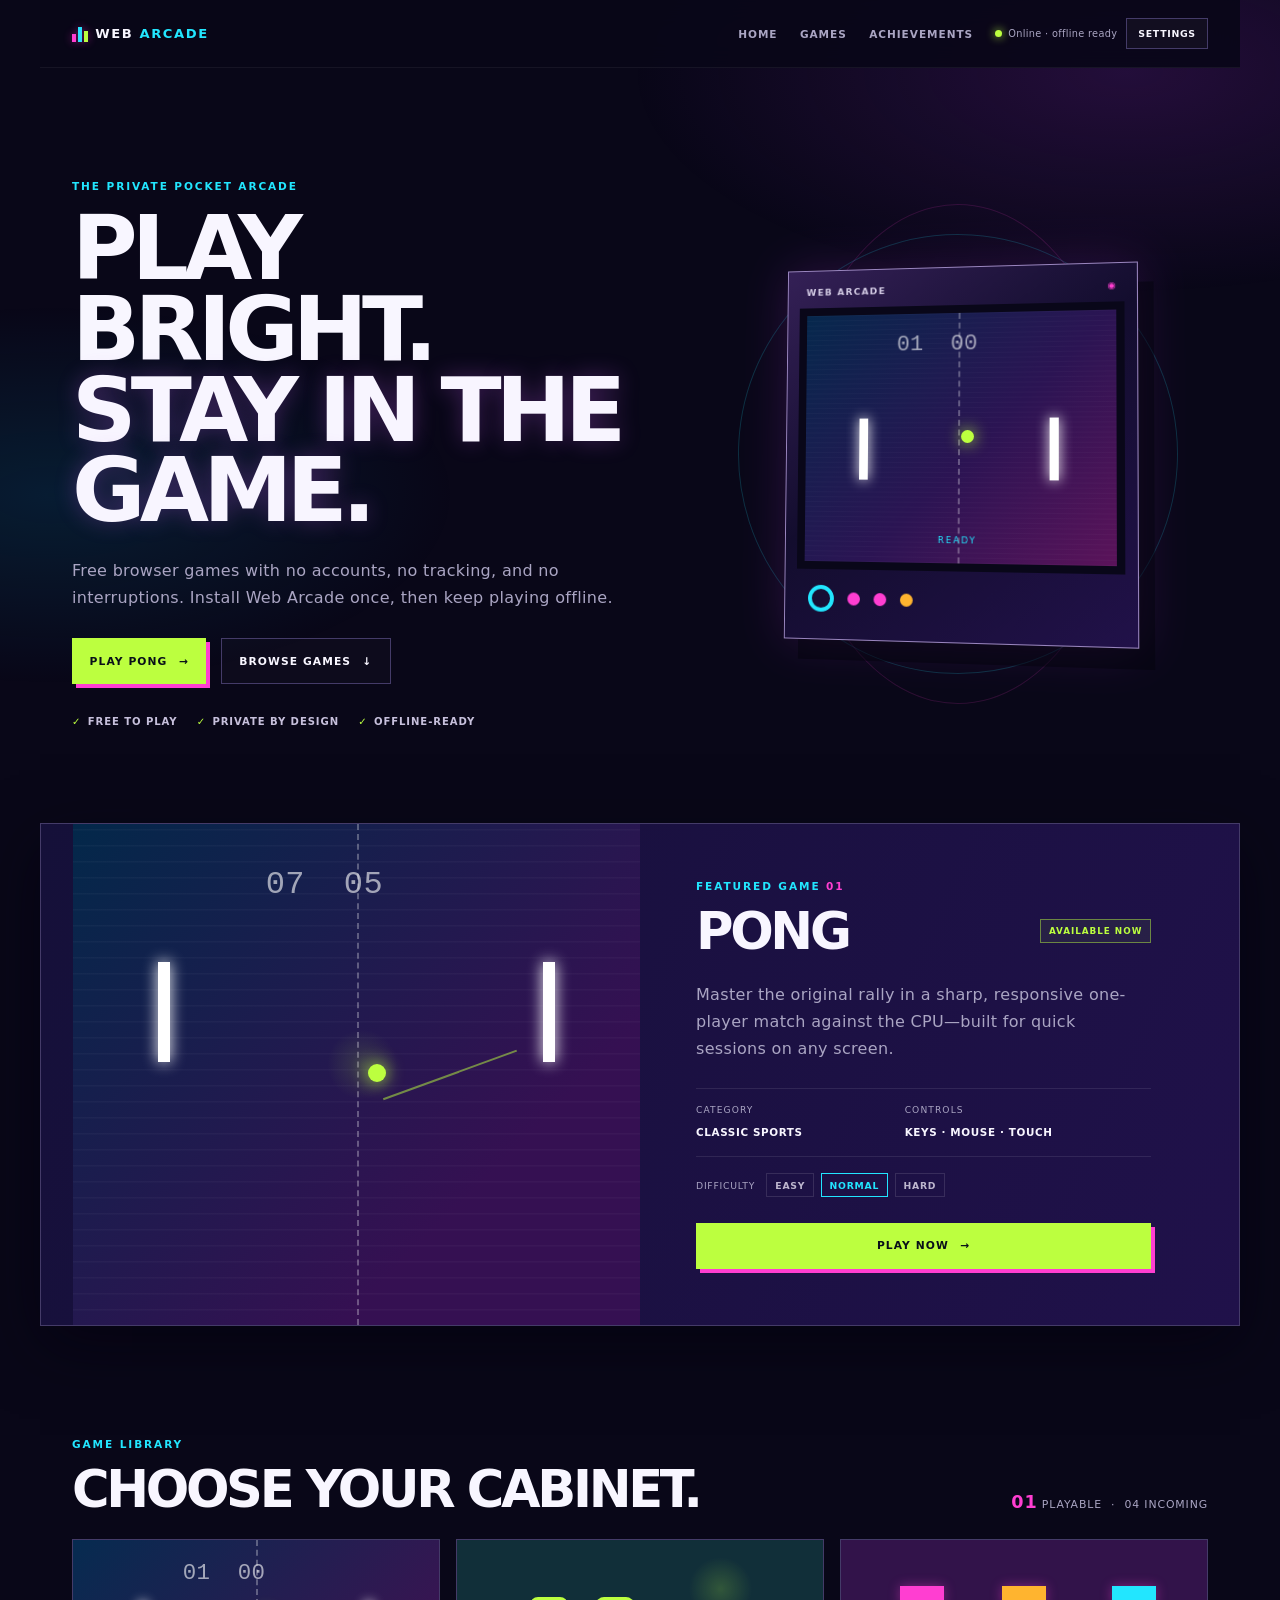
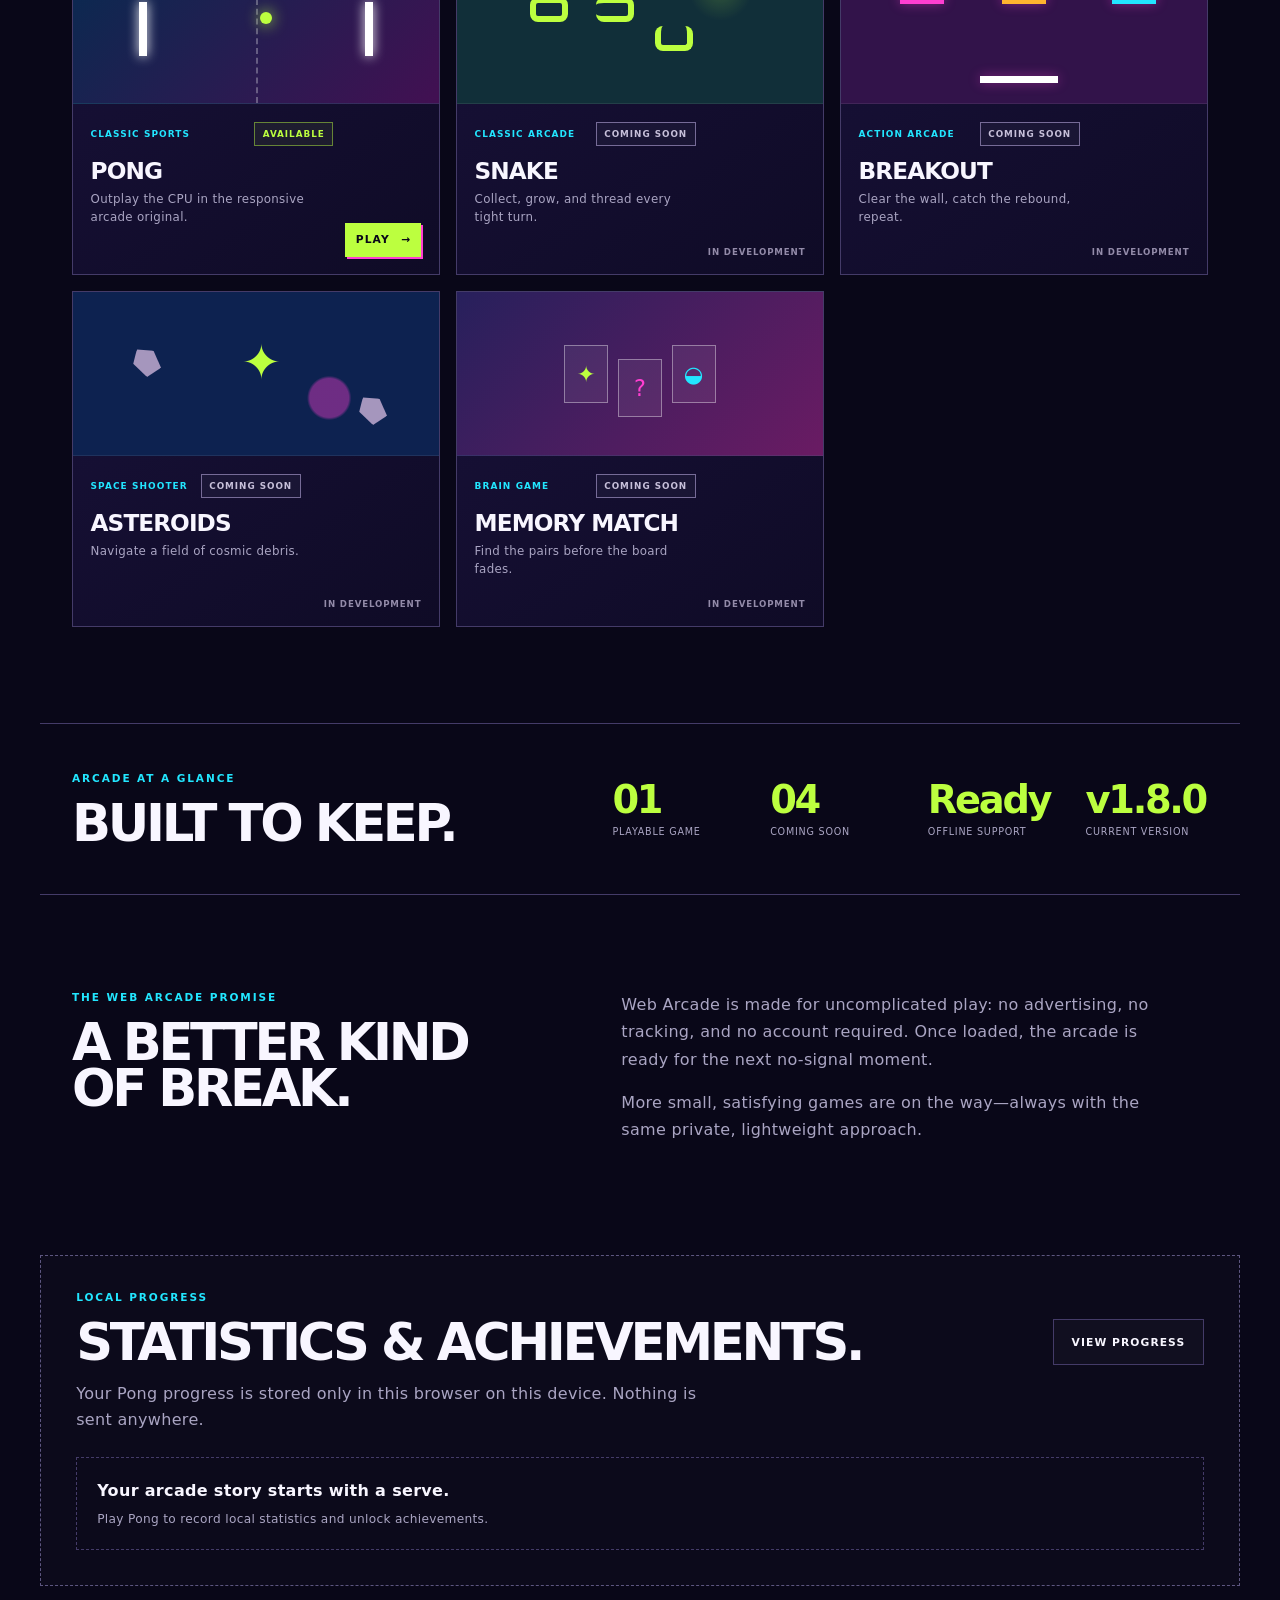
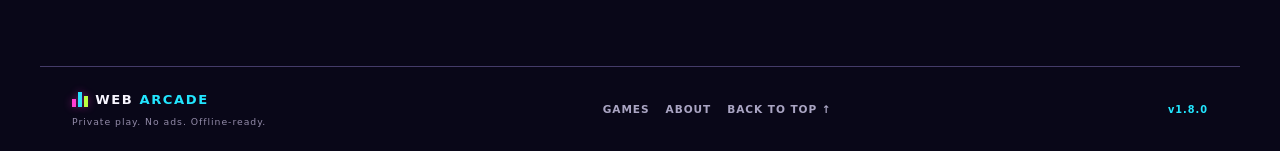
==== index.html @ ca8e4d58 "Fix mobile Pong arcade navigation" ====
<!doctype html>
<html lang="en">
<head>
  <meta charset="utf-8"><meta name="viewport" content="width=device-width, initial-scale=1, viewport-fit=cover"><meta name="theme-color" content="#090718"><meta name="apple-mobile-web-app-capable" content="yes"><meta name="apple-mobile-web-app-status-bar-style" content="black-translucent"><meta name="apple-mobile-web-app-title" content="Web Arcade">
  <meta name="description" content="Web Arcade is a free, private collection of browser games that works offline.">
  <script>try{var s=JSON.parse(localStorage.getItem('webArcade.settings')||'{}');document.documentElement.dataset.theme=s.theme||'arcade-dark'}catch(e){}</script><link rel="manifest" href="manifest.webmanifest"><link rel="icon" href="icons/icon.svg"><link rel="stylesheet" href="shared/arcade.css"><link rel="stylesheet" href="styles.css"><title>Web Arcade · Play anywhere</title>
</head>
<body id="top">
  <div class="sr-status" data-announcements role="status" aria-live="polite" aria-atomic="true"></div>
  <a class="skip-link" href="#games">Skip to game library</a><div class="page-glow" aria-hidden="true"></div>
  <header class="site-header">
    <a class="brand" href="./" aria-label="Web Arcade home"><span class="brand-mark" aria-hidden="true"><i></i><i></i><i></i></span><span>WEB <strong>ARCADE</strong></span></a>
    <nav class="site-nav" aria-label="Primary navigation"><a href="#top">Home</a><a href="#games">Games</a><a href="#achievements">Achievements</a></nav>
    <div class="header-tools"><span class="network-status" data-network-status role="status"><i></i><span>Checking connection…</span></span><button class="settings-button" type="button" data-settings aria-haspopup="dialog">Settings</button><button class="install-button" data-install-app type="button" hidden>Install app</button></div>
  </header>
  <main>
    <section class="hero section-shell" aria-labelledby="hero-title">
      <div class="hero-copy-block reveal"><p class="eyebrow">THE PRIVATE POCKET ARCADE</p><h1 id="hero-title">PLAY BRIGHT.<br><span>STAY IN THE GAME.</span></h1><p>Free browser games with no accounts, no tracking, and no interruptions. Install Web Arcade once, then keep playing offline.</p><div class="hero-actions"><a class="primary-button" href="games/pong/">Play Pong <span aria-hidden="true">→</span></a><a class="secondary-button" href="#games">Browse games <span aria-hidden="true">↓</span></a></div><ul class="hero-promises" aria-label="Web Arcade benefits"><li>Free to play</li><li>Private by design</li><li>Offline-ready</li></ul></div>
      <div class="hero-art" aria-hidden="true"><div class="arcade-orbit orbit-one"></div><div class="arcade-orbit orbit-two"></div><div class="hero-cabinet"><div class="cabinet-top">WEB ARCADE <span>◉</span></div><div class="cabinet-screen"><span class="cabinet-score">01&nbsp;&nbsp;00</span><i class="cabinet-paddle paddle-one"></i><b></b><i class="cabinet-paddle paddle-two"></i><em>READY</em></div><div class="cabinet-controls"><span></span><i></i><i></i><b></b></div></div></div>
    </section>
    <section class="featured section-shell reveal" aria-labelledby="featured-title">
      <div class="featured-art" aria-hidden="true"><span class="court-line"></span><span class="featured-paddle left"></span><span class="featured-ball"></span><span class="featured-paddle right"></span><span class="featured-score">07&nbsp;&nbsp;05</span><span class="speed-lines"></span></div>
      <div class="featured-content"><p class="eyebrow">FEATURED GAME <span>01</span></p><div class="featured-title"><h2 id="featured-title">Pong</h2><span class="status available">Available now</span></div><p>Master the original rally in a sharp, responsive one-player match against the CPU—built for quick sessions on any screen.</p><div class="feature-details"><div><small>Category</small><strong>Classic sports</strong></div><div><small>Controls</small><strong>Keys · mouse · touch</strong></div></div><div class="difficulty-row" aria-label="Pong difficulty options"><span>Difficulty</span><b>Easy</b><b class="selected">Normal</b><b>Hard</b></div><a class="primary-button" href="games/pong/">Play now <span aria-hidden="true">→</span></a></div>
    </section>
    <section class="games-section section-shell" id="games" aria-labelledby="games-title"><div class="section-heading reveal"><div><p class="eyebrow">GAME LIBRARY</p><h2 id="games-title">Choose your cabinet.</h2></div><p class="library-count"><strong>01</strong> playable <span>·</span> 04 incoming</p></div>
      <div class="game-grid">
        <article class="game-card playable reveal"><div class="card-art pong-art" aria-hidden="true"><span class="paddle left"></span><span class="ball"></span><span class="paddle right"></span><span class="score">01&nbsp;&nbsp;00</span></div><div class="card-content"><div><div class="card-topline"><p class="tag">CLASSIC SPORTS</p><span class="status available">Available</span></div><h3>Pong</h3><p>Outplay the CPU in the responsive arcade original.</p></div><a class="play-link" href="games/pong/" aria-label="Play Pong">Play <span aria-hidden="true">→</span></a></div></article>
        <article class="game-card coming snake reveal" aria-label="Snake, coming soon"><div class="card-art snake-art" aria-hidden="true"><span></span><i></i><b></b></div><div class="card-content"><div><div class="card-topline"><p class="tag">CLASSIC ARCADE</p><span class="status soon">Coming soon</span></div><h3>Snake</h3><p>Collect, grow, and thread every tight turn.</p></div><span class="locked">In development</span></div></article>
        <article class="game-card coming breakout reveal" aria-label="Breakout, coming soon"><div class="card-art breakout-art" aria-hidden="true"><span></span><i></i><b></b><em></em></div><div class="card-content"><div><div class="card-topline"><p class="tag">ACTION ARCADE</p><span class="status soon">Coming soon</span></div><h3>Breakout</h3><p>Clear the wall, catch the rebound, repeat.</p></div><span class="locked">In development</span></div></article>
        <article class="game-card coming asteroids reveal" aria-label="Asteroids, coming soon"><div class="card-art asteroids-art" aria-hidden="true"><span>✦</span><i></i><b></b></div><div class="card-content"><div><div class="card-topline"><p class="tag">SPACE SHOOTER</p><span class="status soon">Coming soon</span></div><h3>Asteroids</h3><p>Navigate a field of cosmic debris.</p></div><span class="locked">In development</span></div></article>
        <article class="game-card coming memory reveal" aria-label="Memory Match, coming soon"><div class="card-art memory-art" aria-hidden="true"><span>✦</span><i>?</i><b>◒</b></div><div class="card-content"><div><div class="card-topline"><p class="tag">BRAIN GAME</p><span class="status soon">Coming soon</span></div><h3>Memory Match</h3><p>Find the pairs before the board fades.</p></div><span class="locked">In development</span></div></article>
      </div>
    </section>
    <section class="stats section-shell reveal" aria-labelledby="stats-title"><div><p class="eyebrow">ARCADE AT A GLANCE</p><h2 id="stats-title">Built to keep.</h2></div><dl><div><dt>01</dt><dd>Playable game</dd></div><div><dt>04</dt><dd>Coming soon</dd></div><div><dt>Ready</dt><dd>Offline support</dd></div><div><dt data-version>v1.8.0</dt><dd>Current version</dd></div></dl></section>
    <section class="about section-shell reveal" id="about" aria-labelledby="about-title"><div><p class="eyebrow">THE WEB ARCADE PROMISE</p><h2 id="about-title">A better kind of break.</h2></div><div class="about-copy"><p>Web Arcade is made for uncomplicated play: no advertising, no tracking, and no account required. Once loaded, the arcade is ready for the next no-signal moment.</p><p>More small, satisfying games are on the way—always with the same private, lightweight approach.</p></div></section>
    <section class="achievements section-shell reveal" id="achievements" aria-labelledby="achievements-title"><div class="achievement-heading"><div><p class="eyebrow">LOCAL PROGRESS</p><h2 id="achievements-title">Statistics &amp; achievements.</h2></div><button class="secondary-button" type="button" data-achievements-open aria-haspopup="dialog">View progress</button></div><p class="achievement-intro">Your Pong progress is stored only in this browser on this device. Nothing is sent anywhere.</p><div id="achievement-preview" class="achievement-preview" aria-live="polite"></div></section>
  </main>
  <footer class="site-footer"><div><a class="brand" href="#top" aria-label="Back to top"><span class="brand-mark" aria-hidden="true"><i></i><i></i><i></i></span><span>WEB <strong>ARCADE</strong></span></a><p>Private play. No ads. Offline-ready.</p></div><nav aria-label="Footer navigation"><a href="#games">Games</a><a href="#about">About</a><a href="#top">Back to top ↑</a></nav><span data-version>v1.8.0</span></footer>
  <script src="shared/arcade.js"></script><script src="shared/stats.js"></script><script src="shared/achievements.js"></script><script src="app.js"></script>
</body></html>
---- shared/arcade.css ----
:root{--arcade-bg:#090718;--arcade-panel:#151033;--arcade-text:#f8f6ff;--arcade-muted:#aaa5c3;--arcade-line:#443b68;--arcade-cyan:#22e6ff;--arcade-pink:#ff3ed1;--arcade-lime:#bcff3f;--arcade-orange:#ffb42f}html[data-theme="midnight"]{--arcade-bg:#030712;--arcade-panel:#0b1730;--arcade-text:#eff6ff;--arcade-muted:#aab8d2;--arcade-line:#34506f;--arcade-cyan:#6ee7ff;--arcade-pink:#9d7bff;--arcade-lime:#78f0bd;--arcade-orange:#fbbf24}html[data-theme="high-contrast"]{--arcade-bg:#000;--arcade-panel:#090909;--arcade-text:#fff;--arcade-muted:#e4e4e4;--arcade-line:#fff;--arcade-cyan:#00e5ff;--arcade-pink:#ff4dde;--arcade-lime:#d7ff00;--arcade-orange:#ffbf00}*{box-sizing:border-box}html{scroll-behavior:smooth}body{min-width:320px;margin:0;color:var(--arcade-text);background:var(--arcade-bg);font-family:Inter,ui-sans-serif,system-ui,-apple-system,BlinkMacSystemFont,"Segoe UI",sans-serif;letter-spacing:.02em}button,input,select{font:inherit}a:focus-visible,button:focus-visible,input:focus-visible,select:focus-visible{outline:3px solid var(--arcade-lime);outline-offset:4px}.skip-link{position:absolute;left:1rem;top:-4rem;background:#fff;color:#000;padding:.75rem;font-weight:bold;z-index:20}.skip-link:focus{top:1rem}.site-header{position:sticky;top:0;z-index:20;max-width:1200px;margin:auto;padding:1.15rem 2rem;display:flex;align-items:center;gap:1.35rem;border-bottom:1px solid #ffffff0e;background:color-mix(in srgb,var(--arcade-bg) 92%,transparent);backdrop-filter:blur(12px)}.brand{display:inline-flex;align-items:center;gap:.45rem;color:var(--arcade-text);text-decoration:none;font-weight:850;letter-spacing:.12em;font-size:.82rem;white-space:nowrap}.brand strong{color:var(--arcade-cyan)}.brand-mark{display:flex;align-items:end;gap:2px;height:16px}.brand-mark i{display:block;width:4px;background:var(--arcade-pink);box-shadow:0 0 9px #ff3ed177}.brand-mark i:nth-child(1){height:8px}.brand-mark i:nth-child(2){height:15px;background:var(--arcade-cyan)}.brand-mark i:nth-child(3){height:11px;background:var(--arcade-lime)}.site-nav{display:flex;gap:1.4rem;margin-left:auto}.site-nav a,.site-footer nav a{color:var(--arcade-muted);text-decoration:none;font-size:.66rem;font-weight:800;letter-spacing:.09em;text-transform:uppercase}.site-nav a:hover,.site-nav a:focus-visible,.site-footer nav a:hover,.site-footer nav a:focus-visible,.back-link:hover,.back-link:focus-visible{color:var(--arcade-cyan)}.header-tools{display:flex;align-items:center;gap:.55rem}.network-status{display:flex;align-items:center;gap:.4rem;color:var(--arcade-muted);font-size:.61rem;white-space:nowrap}.network-status i{width:.45rem;height:.45rem;border-radius:50%;background:var(--arcade-lime);box-shadow:0 0 10px var(--arcade-lime)}.network-status.is-offline i{background:var(--arcade-orange);box-shadow:0 0 10px var(--arcade-orange)}.install-button,.sound-toggle,.settings-button{border:1px solid var(--arcade-line);background:#ffffff08;color:var(--arcade-text);padding:.55rem .7rem;font-size:.59rem;cursor:pointer;text-transform:uppercase;font-weight:800;letter-spacing:.07em}.install-button:hover,.sound-toggle:hover,.settings-button:hover{border-color:var(--arcade-cyan);color:var(--arcade-cyan)}.back-link{color:var(--arcade-muted);text-decoration:none;font-size:.72rem;font-weight:bold;letter-spacing:.08em}.site-footer{max-width:1200px;margin:auto;border-top:1px solid var(--arcade-line);padding:1.5rem 2rem;display:flex;align-items:center;justify-content:space-between;gap:1rem;color:#938ba9;font-size:.61rem;letter-spacing:.1em}.site-footer p{margin:.45rem 0 0;font-size:.58rem}.site-footer nav{display:flex;gap:1rem}.site-footer>[data-version]{color:var(--arcade-cyan);font-weight:800}.modal-open{overflow:hidden}.settings-modal{position:fixed;z-index:100;inset:0;display:grid;place-items:center;padding:1rem;background:#000b}.settings-modal[hidden]{display:none}.settings-dialog{width:min(690px,100%);max-height:min(760px,calc(100vh - 2rem));overflow:auto;background:var(--arcade-panel);border:1px solid var(--arcade-line);box-shadow:0 24px 80px #000}.settings-dialog>header{display:flex;justify-content:space-between;align-items:flex-start;padding:1.4rem 1.5rem;border-bottom:1px solid var(--arcade-line)}.settings-kicker{color:var(--arcade-cyan);font-size:.6rem;font-weight:900;letter-spacing:.16em;margin:0 0 .35rem}.settings-dialog h2,.settings-dialog h3{margin:0;text-transform:uppercase}.settings-dialog h2{font-size:1.7rem;letter-spacing:-.05em}.settings-dialog h3{font-size:.75rem;letter-spacing:.1em;color:var(--arcade-cyan);margin-bottom:.8rem}.settings-close{border:1px solid var(--arcade-line);background:transparent;color:var(--arcade-text);font-size:1.6rem;line-height:1;width:2rem;height:2rem;cursor:pointer}.settings-content{padding:0 1.5rem 1.4rem}.settings-content section{padding:1.1rem 0;border-bottom:1px solid var(--arcade-line)}.settings-content section:last-child{border:0}.settings-content label{display:block;font-size:.76rem;font-weight:700;margin:.65rem 0 .35rem}.setting-switch{display:flex!important;align-items:center;gap:.6rem}.setting-switch input{width:1rem;height:1rem}.settings-content input[type=range],.settings-content select{width:100%;accent-color:var(--arcade-cyan)}.settings-content select{padding:.55rem;background:var(--arcade-bg);border:1px solid var(--arcade-line);color:var(--arcade-text)}output{float:right;color:var(--arcade-cyan)}.setting-help{margin:.5rem 0;color:var(--arcade-muted);font-size:.7rem;line-height:1.5}.settings-actions{display:flex;gap:.6rem;flex-wrap:wrap}.settings-actions button,#settings-install{border:1px solid var(--arcade-line);background:transparent;color:var(--arcade-text);padding:.6rem .75rem;cursor:pointer;font-size:.7rem;font-weight:800}.settings-actions .danger{border-color:var(--arcade-pink);color:var(--arcade-pink)}.app-info{display:grid;grid-template-columns:repeat(3,1fr);gap:.7rem;margin:.5rem 0 1rem}.app-info div{padding:.6rem;background:#ffffff08}.app-info dt{font-size:.58rem;color:var(--arcade-muted);text-transform:uppercase}.app-info dd{margin:.25rem 0 0;font-size:.68rem;font-weight:700}@media (prefers-reduced-motion:reduce){html:not([data-motion="full"]){scroll-behavior:auto}html:not([data-motion="full"]) *,html:not([data-motion="full"]) *::before,html:not([data-motion="full"]) *::after{transition-duration:.01ms!important;animation-duration:.01ms!important}}html[data-motion="reduced"] *,html[data-motion="reduced"] *::before,html[data-motion="reduced"] *::after,html[data-motion="off"] *,html[data-motion="off"] *::before,html[data-motion="off"] *::after{scroll-behavior:auto!important;transition-duration:.01ms!important;animation-duration:.01ms!important}@media(max-width:700px){.site-header{padding:1rem 1.1rem;gap:.7rem;flex-wrap:wrap}.site-nav{order:3;width:100%;margin:0;justify-content:space-between;gap:.5rem}.header-tools{margin-left:auto}.network-status span{display:none}.site-footer{align-items:flex-start;flex-direction:column;padding:1.4rem 1.1rem}.site-footer nav{order:3}.back-link{order:3;width:100%}.settings-dialog>header,.settings-content{padding-left:1rem;padding-right:1rem}.app-info{grid-template-columns:1fr}.settings-actions button{width:100%}}
/* Theme-aware colors consumed by the Pong canvas. */
:root{--arcade-court:#0b0923;--arcade-court-flash:#17103d;--arcade-paddle:#dffcff}
html[data-theme="midnight"]{--arcade-court:#071326;--arcade-court-flash:#102c50;--arcade-paddle:#e4f6ff}
html[data-theme="high-contrast"]{--arcade-court:#000;--arcade-court-flash:#242424;--arcade-paddle:#fff}
.achievement-modal{position:fixed;z-index:100;inset:0;display:grid;place-items:center;padding:1rem;background:#000b}.achievement-modal[hidden]{display:none}.achievement-dialog{width:min(860px,100%);max-height:calc(100vh - 2rem);overflow:auto;background:var(--arcade-panel);border:1px solid var(--arcade-line);box-shadow:0 24px 80px #000}.achievement-dialog>header{display:flex;justify-content:space-between;align-items:flex-start;padding:1.4rem 1.5rem;border-bottom:1px solid var(--arcade-line)}.achievement-dialog h2{margin:0;text-transform:uppercase;font-size:1.7rem;letter-spacing:-.05em}.achievement-content{padding:1.4rem 1.5rem}.local-note,.stats-detail{color:var(--arcade-muted);font-size:.72rem;line-height:1.6}.achievement-toast{position:fixed;z-index:110;right:1rem;bottom:1rem;width:min(350px,calc(100% - 2rem));padding:1rem;background:var(--arcade-panel);border:1px solid var(--arcade-lime);box-shadow:0 12px 35px #000;color:var(--arcade-text)}.achievement-toast strong{display:block;color:var(--arcade-lime);font-size:.7rem;text-transform:uppercase;letter-spacing:.1em}.achievement-toast span{display:block;margin-top:.3rem;font-size:.8rem}.achievement-toast.is-visible{animation:toast-in .3s ease both}@keyframes toast-in{from{opacity:0;transform:translateY(12px)}to{opacity:1;transform:none}}@media(max-width:700px){.achievement-dialog>header,.achievement-content{padding-left:1rem;padding-right:1rem}}
/* Phase 1 mobile, accessibility, and PWA polish. */
html{overflow-x:hidden}body{overflow-x:hidden;padding-left:env(safe-area-inset-left);padding-right:env(safe-area-inset-right)}.site-header{padding-top:max(1.15rem,env(safe-area-inset-top))}.site-footer{padding-bottom:max(1.5rem,env(safe-area-inset-bottom))}.sr-status{position:fixed;width:1px;height:1px;padding:0;margin:-1px;overflow:hidden;clip:rect(0,0,0,0);white-space:nowrap;border:0}.update-notice{position:fixed;z-index:90;right:max(1rem,env(safe-area-inset-right));bottom:max(1rem,env(safe-area-inset-bottom));display:flex;align-items:center;gap:1rem;max-width:calc(100% - 2rem);padding:.75rem;background:var(--arcade-panel);border:1px solid var(--arcade-cyan);box-shadow:0 12px 34px #000;color:var(--arcade-text);font-size:.75rem;font-weight:800}.update-notice div{display:flex;gap:.4rem}.update-notice button{min-height:44px;border:1px solid var(--arcade-line);background:transparent;color:var(--arcade-text);padding:.45rem .7rem;cursor:pointer;font-weight:800}.update-notice [data-update]{background:var(--arcade-lime);color:#091019;border-color:var(--arcade-lime)}.network-status.is-offline{color:var(--arcade-orange)}
@media(max-width:700px){.site-header{padding-left:max(1.1rem,env(safe-area-inset-left));padding-right:max(1.1rem,env(safe-area-inset-right))}.header-tools{gap:.4rem}.settings-button,.install-button{min-height:44px}.settings-modal,.achievement-modal{padding:max(1rem,env(safe-area-inset-top)) max(1rem,env(safe-area-inset-right)) max(1rem,env(safe-area-inset-bottom)) max(1rem,env(safe-area-inset-left))}.settings-dialog,.achievement-dialog{max-height:calc(100dvh - 2rem)}.update-notice{left:1rem;right:1rem;bottom:max(1rem,env(safe-area-inset-bottom));justify-content:space-between}.site-footer{padding-left:max(1.1rem,env(safe-area-inset-left));padding-right:max(1.1rem,env(safe-area-inset-right))}}
@media(max-width:390px){.brand{font-size:.72rem}.site-nav{font-size:.58rem}.header-tools{width:100%;justify-content:flex-end}.update-notice{align-items:flex-start;flex-direction:column;gap:.5rem}.update-notice div{width:100%}.update-notice button{flex:1}}
---- styles.css ----
:root{--shadow:0 20px 60px #03020d88}.page-glow{position:fixed;inset:0;z-index:-2;pointer-events:none;background:radial-gradient(ellipse 55% 35% at 88% 8%,#7924a73d,transparent 70%),radial-gradient(ellipse 45% 30% at 4% 55%,#0089b42b,transparent 70%)}.section-shell{max-width:1200px;margin-inline:auto;padding-inline:2rem}.hero{min-height:650px;padding-top:7rem;padding-bottom:6rem;display:grid;grid-template-columns:1.08fr .92fr;gap:3rem;align-items:center}.eyebrow{margin:0 0 1rem;color:var(--arcade-cyan);font-size:.66rem;font-weight:800;letter-spacing:.18em}.hero h1,.section-heading h2,.featured h2,.stats h2,.about h2,.achievements h2{margin:0;text-transform:uppercase;letter-spacing:-.065em;line-height:.9}.hero h1{font-size:clamp(3.5rem,7vw,6.85rem);max-width:760px}.hero h1 span{color:#f8f5ff;text-shadow:0 0 22px #b555e04f}.hero-copy-block>p:not(.eyebrow),.featured-content>p:not(.eyebrow),.about-copy p,.achievements>p:last-child{color:var(--arcade-muted);line-height:1.7;max-width:550px;margin:1.65rem 0}.hero-actions{display:flex;gap:.9rem;align-items:center;flex-wrap:wrap}.primary-button,.secondary-button,.play-link{min-height:46px;display:inline-flex;align-items:center;justify-content:center;gap:.7rem;padding:.85rem 1.1rem;text-decoration:none;text-transform:uppercase;font-size:.67rem;letter-spacing:.1em;font-weight:900;transition:transform .18s ease,box-shadow .18s ease,border-color .18s ease}.primary-button{background:var(--arcade-lime);color:#091019;box-shadow:4px 4px 0 var(--arcade-pink)}.primary-button:hover,.primary-button:focus-visible{transform:translate(2px,2px);box-shadow:2px 2px 0 var(--arcade-pink)}.secondary-button{color:var(--arcade-text);border:1px solid var(--arcade-line);background:#ffffff05}.secondary-button:hover,.secondary-button:focus-visible{border-color:var(--arcade-cyan);background:#22e6ff0d}.hero-promises{display:flex;gap:1.2rem;flex-wrap:wrap;list-style:none;padding:0;margin:2rem 0 0;color:#c7c0dc;font-size:.63rem;font-weight:bold;letter-spacing:.09em;text-transform:uppercase}.hero-promises li:before{content:'✓';color:var(--arcade-lime);margin-right:.4rem}.hero-art{position:relative;min-height:400px;display:grid;place-items:center}.arcade-orbit{position:absolute;border:1px solid #22e6ff2e;border-radius:50%;animation:drift 7s ease-in-out infinite}.orbit-one{width:440px;height:440px;transform:rotate(-18deg)}.orbit-two{width:330px;height:500px;border-color:#ff3ed126;animation-delay:-3s}.hero-cabinet{z-index:1;width:min(355px,82vw);padding:12px;border:1px solid #9a86bf;background:linear-gradient(145deg,#342056,#130d2e 45%,#211149);box-shadow:15px 20px 0 #03020d80,0 0 45px #a42ed133;transform:perspective(800px) rotateY(-7deg) rotateX(2deg);animation:float 5s ease-in-out infinite}.cabinet-top{font-size:.59rem;letter-spacing:.14em;font-weight:900;color:#d4cce5;padding:4px 7px 11px}.cabinet-top span{float:right;color:var(--arcade-pink)}.cabinet-screen{height:267px;position:relative;overflow:hidden;border:8px solid #090719;background:linear-gradient(135deg,#06284d,#2b1453 55%,#5b135a)}.cabinet-screen:before,.court-line,.pong-art:before{content:"";position:absolute;left:50%;top:0;height:100%;border-left:2px dashed #ffffff4a}.cabinet-screen:after{content:"";position:absolute;inset:0;background:repeating-linear-gradient(0deg,#ffffff06 0 1px,transparent 1px 5px)}.cabinet-score,.featured-score,.score{position:absolute;z-index:1;font:1.4rem ui-monospace,monospace;color:#fff9}.cabinet-score{top:18px;left:30%}.cabinet-paddle{position:absolute;z-index:1;top:106px;width:9px;height:62px;background:#fff;box-shadow:0 0 13px #fff}.paddle-one{left:18%}.paddle-two{right:18%}.cabinet-screen b{position:absolute;z-index:1;width:13px;height:13px;left:51%;top:47%;border-radius:50%;background:var(--arcade-lime);box-shadow:0 0 16px var(--arcade-lime);animation:ball-pulse 1.8s ease-in-out infinite}.cabinet-screen em{position:absolute;z-index:1;bottom:18px;left:0;right:0;text-align:center;font-size:.55rem;letter-spacing:.22em;font-style:normal;color:var(--arcade-cyan)}.cabinet-controls{height:58px;display:flex;align-items:center;gap:14px;padding:0 12px}.cabinet-controls span{width:27px;height:27px;border:4px solid var(--arcade-cyan);border-radius:50%}.cabinet-controls i,.cabinet-controls b{width:13px;height:13px;border-radius:50%;background:var(--arcade-pink)}.cabinet-controls b{background:var(--arcade-orange)}.featured{display:grid;grid-template-columns:1fr 1fr;border:1px solid var(--arcade-line);background:linear-gradient(115deg,#151039,#20114a);box-shadow:var(--shadow)}.featured-art{min-height:370px;position:relative;overflow:hidden;background:radial-gradient(circle at 51% 48%,#bcff3f25,transparent 9%),linear-gradient(135deg,#03284a,#351052 72%)}.featured-art:after{content:"";position:absolute;inset:0;background:repeating-linear-gradient(0deg,transparent 0 14px,#ffffff08 15px 16px)}.court-line{z-index:1}.featured-paddle{position:absolute;z-index:1;top:138px;width:12px;height:100px;background:#fff;box-shadow:0 0 15px #fff}.featured-paddle.left{left:15%}.featured-paddle.right{right:15%}.featured-ball{position:absolute;z-index:1;left:52%;top:48%;width:18px;height:18px;border-radius:50%;background:var(--arcade-lime);box-shadow:0 0 18px var(--arcade-lime)}.featured-score{top:42px;left:34%;font-size:2rem}.speed-lines{position:absolute;left:54%;top:50%;height:2px;width:25%;background:#bcff3f80;transform:rotate(-20deg)}.featured-content{padding:3.5rem;display:flex;flex-direction:column;justify-content:center}.featured-content .eyebrow span{color:var(--arcade-pink)}.featured-title,.card-topline{display:flex;align-items:center;justify-content:space-between;gap:.8rem}.featured h2,.section-heading h2,.stats h2,.about h2,.achievements h2{font-size:clamp(2.1rem,4vw,3.55rem)}.status{border:1px solid;font-size:.55rem;letter-spacing:.11em;font-weight:900;text-transform:uppercase;white-space:nowrap;padding:.38rem .48rem}.status.available{border-color:#bcff3f75;background:#bcff3f10;color:var(--arcade-lime)}.status.soon{border-color:#766b97;color:#c7c0da;background:#ffffff08}.feature-details{display:grid;grid-template-columns:1fr 1.3fr;gap:1.2rem;border-block:1px solid #ffffff17;padding:1rem 0;margin:0 0 1rem}.feature-details small{display:block;color:var(--arcade-muted);font-size:.57rem;text-transform:uppercase;letter-spacing:.12em;margin-bottom:.35rem}.feature-details strong{font-size:.65rem;text-transform:uppercase;letter-spacing:.06em}.difficulty-row{display:flex;align-items:center;gap:.4rem;flex-wrap:wrap;margin-bottom:1.6rem;font-size:.58rem;text-transform:uppercase;letter-spacing:.08em}.difficulty-row>span{color:var(--arcade-muted);margin-right:.3rem}.difficulty-row b{padding:.35rem .5rem;border:1px solid #ffffff1e;color:#bdb6ce}.difficulty-row .selected{border-color:var(--arcade-cyan);color:var(--arcade-cyan)}.games-section{padding-top:7rem;padding-bottom:6rem}.section-heading{display:flex;align-items:end;justify-content:space-between;gap:1rem;margin-bottom:1.7rem}.library-count{margin:0;color:var(--arcade-muted);font-size:.68rem;text-transform:uppercase;letter-spacing:.08em}.library-count strong{color:var(--arcade-pink);font-size:1.1rem}.library-count span{margin:0 .3rem}.game-grid{display:grid;grid-template-columns:repeat(3,1fr);gap:1rem}.game-card{min-height:336px;display:flex;flex-direction:column;border:1px solid var(--arcade-line);background:linear-gradient(145deg,#181139,#0f0b26);transition:transform .2s,border-color .2s,box-shadow .2s}.game-card.playable:hover,.game-card.playable:focus-within{transform:translateY(-6px);border-color:var(--arcade-cyan);box-shadow:0 18px 35px #01010a80}.game-card.coming{opacity:.84}.card-art{height:164px;position:relative;overflow:hidden;border-bottom:1px solid #ffffff13}.card-content{display:flex;justify-content:space-between;gap:.75rem;padding:1.1rem;flex:1}.tag{margin:0;color:var(--arcade-cyan);font-size:.56rem;font-weight:900;letter-spacing:.12em}.card-content h3{margin:.7rem 0 0;text-transform:uppercase;letter-spacing:-.04em;font-size:1.45rem}.card-content p:not(.tag){color:var(--arcade-muted);font-size:.74rem;line-height:1.5;margin:.45rem 0}.play-link{align-self:end;min-height:34px;padding:.55rem .65rem;background:var(--arcade-lime);color:#090719;box-shadow:2px 2px 0 var(--arcade-pink)}.locked{align-self:end;color:#938ba9;font-size:.54rem;font-weight:bold;text-transform:uppercase;letter-spacing:.1em;white-space:nowrap}.pong-art{background:linear-gradient(135deg,#062b50,#421052)}.paddle{position:absolute;top:62px;width:8px;height:54px;background:#fff;box-shadow:0 0 12px #fff}.paddle.left{left:18%}.paddle.right{right:18%}.ball{position:absolute;left:51%;top:44%;width:12px;height:12px;border-radius:50%;background:var(--arcade-lime);box-shadow:0 0 15px var(--arcade-lime)}.score{left:30%;top:20px}.snake-art{background:radial-gradient(circle at 72% 30%,#bcff3f31,transparent 11%),#112f39}.snake-art span,.snake-art i,.snake-art b{position:absolute;width:38px;height:25px;border:6px solid var(--arcade-lime);border-radius:8px}.snake-art span{left:20%;top:35%}.snake-art i{left:38%;top:35%;border-left:0}.snake-art b{left:54%;top:53%;border-top:0}.breakout-art{background:#32134a}.breakout-art span,.breakout-art i,.breakout-art b,.breakout-art em{position:absolute;width:44px;height:18px;background:var(--arcade-pink);box-shadow:0 0 12px #ff3ed166}.breakout-art span{left:16%;top:28%}.breakout-art i{left:44%;top:28%;background:var(--arcade-orange)}.breakout-art b{right:14%;top:28%;background:var(--arcade-cyan)}.breakout-art em{left:38%;bottom:20px;width:78px;height:7px;background:#fff}.asteroids-art{background:radial-gradient(circle at 70% 65%,#ff3ed166 0 7%,transparent 8%),#0d2250}.asteroids-art span{position:absolute;left:46%;top:26%;font-size:3rem;color:var(--arcade-lime)}.asteroids-art i,.asteroids-art b{position:absolute;width:30px;height:26px;transform:rotate(30deg);background:#a596bd;clip-path:polygon(50% 0,100% 42%,75% 100%,13% 82%,0 28%)}.asteroids-art i{left:16%;top:35%}.asteroids-art b{right:14%;bottom:20%}.memory-art{display:flex;align-items:center;justify-content:center;gap:.6rem;background:linear-gradient(135deg,#27205c,#6a1b63)}.memory-art span,.memory-art i,.memory-art b{display:grid;place-items:center;width:44px;height:58px;border:1px solid #ffffff62;background:#ffffff10;color:var(--arcade-lime);font-style:normal;font-size:1.4rem}.memory-art i{color:var(--arcade-pink);transform:translateY(14px)}.memory-art b{color:var(--arcade-cyan)}.stats{border-block:1px solid var(--arcade-line);padding-top:3rem;padding-bottom:3rem;display:flex;align-items:center;justify-content:space-between;gap:2rem}.stats dl{margin:0;display:grid;grid-template-columns:repeat(4,1fr);gap:2.2rem}.stats dt{font-size:clamp(1.45rem,3vw,2.4rem);line-height:1;color:var(--arcade-lime);font-weight:900;letter-spacing:-.06em}.stats dd{margin:.45rem 0 0;color:var(--arcade-muted);font-size:.6rem;letter-spacing:.08em;text-transform:uppercase;white-space:nowrap}.about{padding-top:6rem;padding-bottom:6rem;display:grid;grid-template-columns:.8fr 1fr;gap:5rem}.about-copy p{margin:0 0 1rem}.achievements{margin-bottom:5rem;padding:2.2rem;border:1px dashed #5d5680;background:#ffffff04}.achievements>p:last-child{margin:.8rem 0 0}.reveal{animation:reveal .7s both}@keyframes float{50%{transform:perspective(800px) rotateY(-7deg) rotateX(2deg) translateY(-10px)}}@keyframes drift{50%{transform:rotate(12deg) scale(1.04)}}@keyframes ball-pulse{50%{transform:scale(1.25)}}@keyframes reveal{from{opacity:0;transform:translateY(16px)}to{opacity:1;transform:none}}@media(max-width:900px){.hero{padding-top:4.5rem;grid-template-columns:1fr;min-height:0}.hero-art{min-height:330px}.featured{grid-template-columns:1fr}.featured-art{min-height:280px}.game-grid{grid-template-columns:repeat(2,1fr)}.stats{display:block}.stats>div{margin-bottom:2rem}.about{gap:2rem}}@media(max-width:650px){.section-shell{padding-inline:1.1rem}.hero{padding-top:3.5rem;padding-bottom:4.5rem}.hero h1{font-size:clamp(3rem,15vw,4.5rem)}.hero-art{min-height:300px}.arcade-orbit{width:280px;height:280px}.orbit-two{height:330px}.hero-cabinet{width:255px}.cabinet-screen{height:190px}.cabinet-paddle{top:72px}.featured-content{padding:1.7rem}.feature-details{gap:.6rem}.games-section{padding-top:4.5rem;padding-bottom:4.5rem}.section-heading{align-items:start;flex-direction:column}.game-grid{grid-template-columns:1fr}.card-art{height:150px}.stats{padding-block:2.3rem}.stats dl{grid-template-columns:repeat(2,1fr);gap:1.5rem}.stats dd{white-space:normal}.about{grid-template-columns:1fr;padding-top:4.5rem;padding-bottom:4.5rem}.achievements{margin-bottom:3.5rem}.hero-promises{gap:.7rem;font-size:.56rem}}
.achievement-heading{display:flex;align-items:end;justify-content:space-between;gap:1rem}.achievement-heading .secondary-button{border:1px solid var(--arcade-line);cursor:pointer}.achievement-intro{color:var(--arcade-muted);line-height:1.6;max-width:650px}.achievement-preview{margin-top:1.5rem}.summary-grid{display:grid;grid-template-columns:repeat(4,1fr);gap:.8rem}.summary-grid>div{padding:1rem;border:1px solid var(--arcade-line);background:#ffffff06}.summary-grid strong{display:block;color:var(--arcade-lime);font-size:1.25rem}.summary-grid span{display:block;margin-top:.35rem;color:var(--arcade-muted);font-size:.58rem;text-transform:uppercase;line-height:1.4;letter-spacing:.08em}.summary-grid.detailed{grid-template-columns:repeat(3,1fr)}.recent-unlocks{color:var(--arcade-muted);font-size:.72rem}.recent-unlocks strong{color:var(--arcade-text)}.achievement-empty{padding:1.25rem;border:1px dashed var(--arcade-line);color:var(--arcade-muted);line-height:1.6}.achievement-empty strong{color:var(--arcade-text)}.achievement-empty p{margin:.4rem 0 0;font-size:.76rem}.achievement-total{display:flex;justify-content:space-between;gap:1rem;margin:1.7rem 0 .8rem;font-size:.78rem;text-transform:uppercase;letter-spacing:.1em}.achievement-total span{color:var(--arcade-cyan)}.achievement-list{display:grid;grid-template-columns:repeat(2,1fr);gap:.7rem}.achievement-card{display:flex;gap:.8rem;padding:.85rem;border:1px solid var(--arcade-line);background:#ffffff05}.achievement-card.is-locked{opacity:.68}.achievement-icon{display:grid;place-items:center;flex:0 0 2rem;height:2rem;border:1px solid var(--arcade-cyan);color:var(--arcade-cyan);font-weight:900}.achievement-card.is-unlocked .achievement-icon{border-color:var(--arcade-lime);color:#091019;background:var(--arcade-lime)}.achievement-card h3{margin:0;font-size:.76rem;text-transform:uppercase}.achievement-card p{margin:.3rem 0;color:var(--arcade-muted);font-size:.66rem;line-height:1.45}.achievement-card small{color:var(--arcade-cyan);font-size:.58rem}.achievement-card progress{display:block;width:100%;height:.35rem;margin:.35rem 0;accent-color:var(--arcade-lime)}@media(max-width:650px){.achievement-heading{align-items:start;flex-direction:column}.summary-grid,.summary-grid.detailed,.achievement-list{grid-template-columns:1fr 1fr}.achievement-heading .secondary-button{width:100%}}@media(max-width:390px){.summary-grid,.summary-grid.detailed,.achievement-list{grid-template-columns:1fr}}
@media(max-width:700px){.section-shell{padding-inline:max(1.1rem,env(safe-area-inset-left))}.hero{min-height:auto;padding-top:3rem;padding-bottom:3rem;gap:1.5rem;grid-template-columns:1fr}.hero-art{min-height:300px;order:-1}.hero-cabinet{transform:none}.orbit-one{width:300px;height:300px}.orbit-two{width:240px;height:340px}.featured{grid-template-columns:1fr}.featured-art{min-height:250px}.featured-content{padding:2rem 1.25rem}.game-grid{grid-template-columns:1fr}.achievement-heading{align-items:flex-start;gap:1rem;flex-direction:column}.achievement-heading .secondary-button{width:100%}}@media(max-width:360px){.hero h1{font-size:3rem}.hero-actions>*{width:100%}.hero-promises{gap:.65rem}.featured-title{align-items:flex-start;flex-direction:column}}
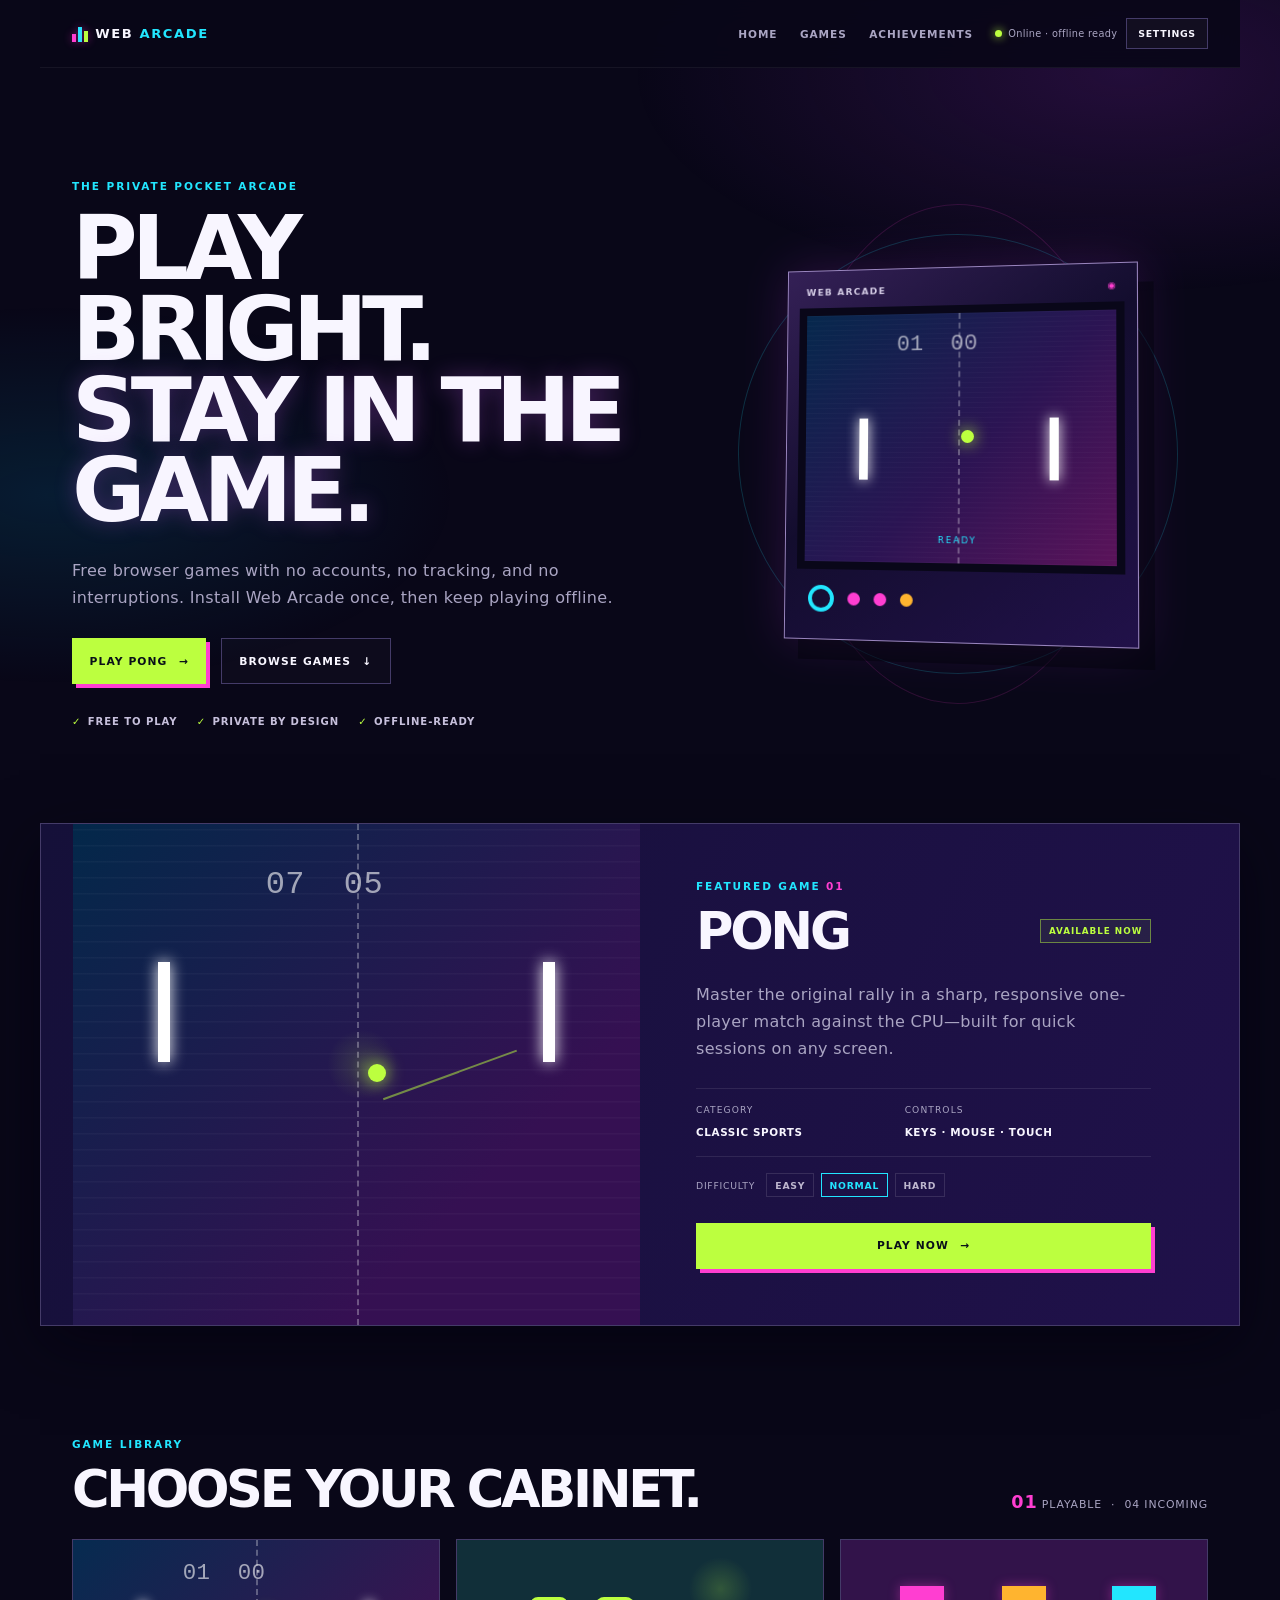
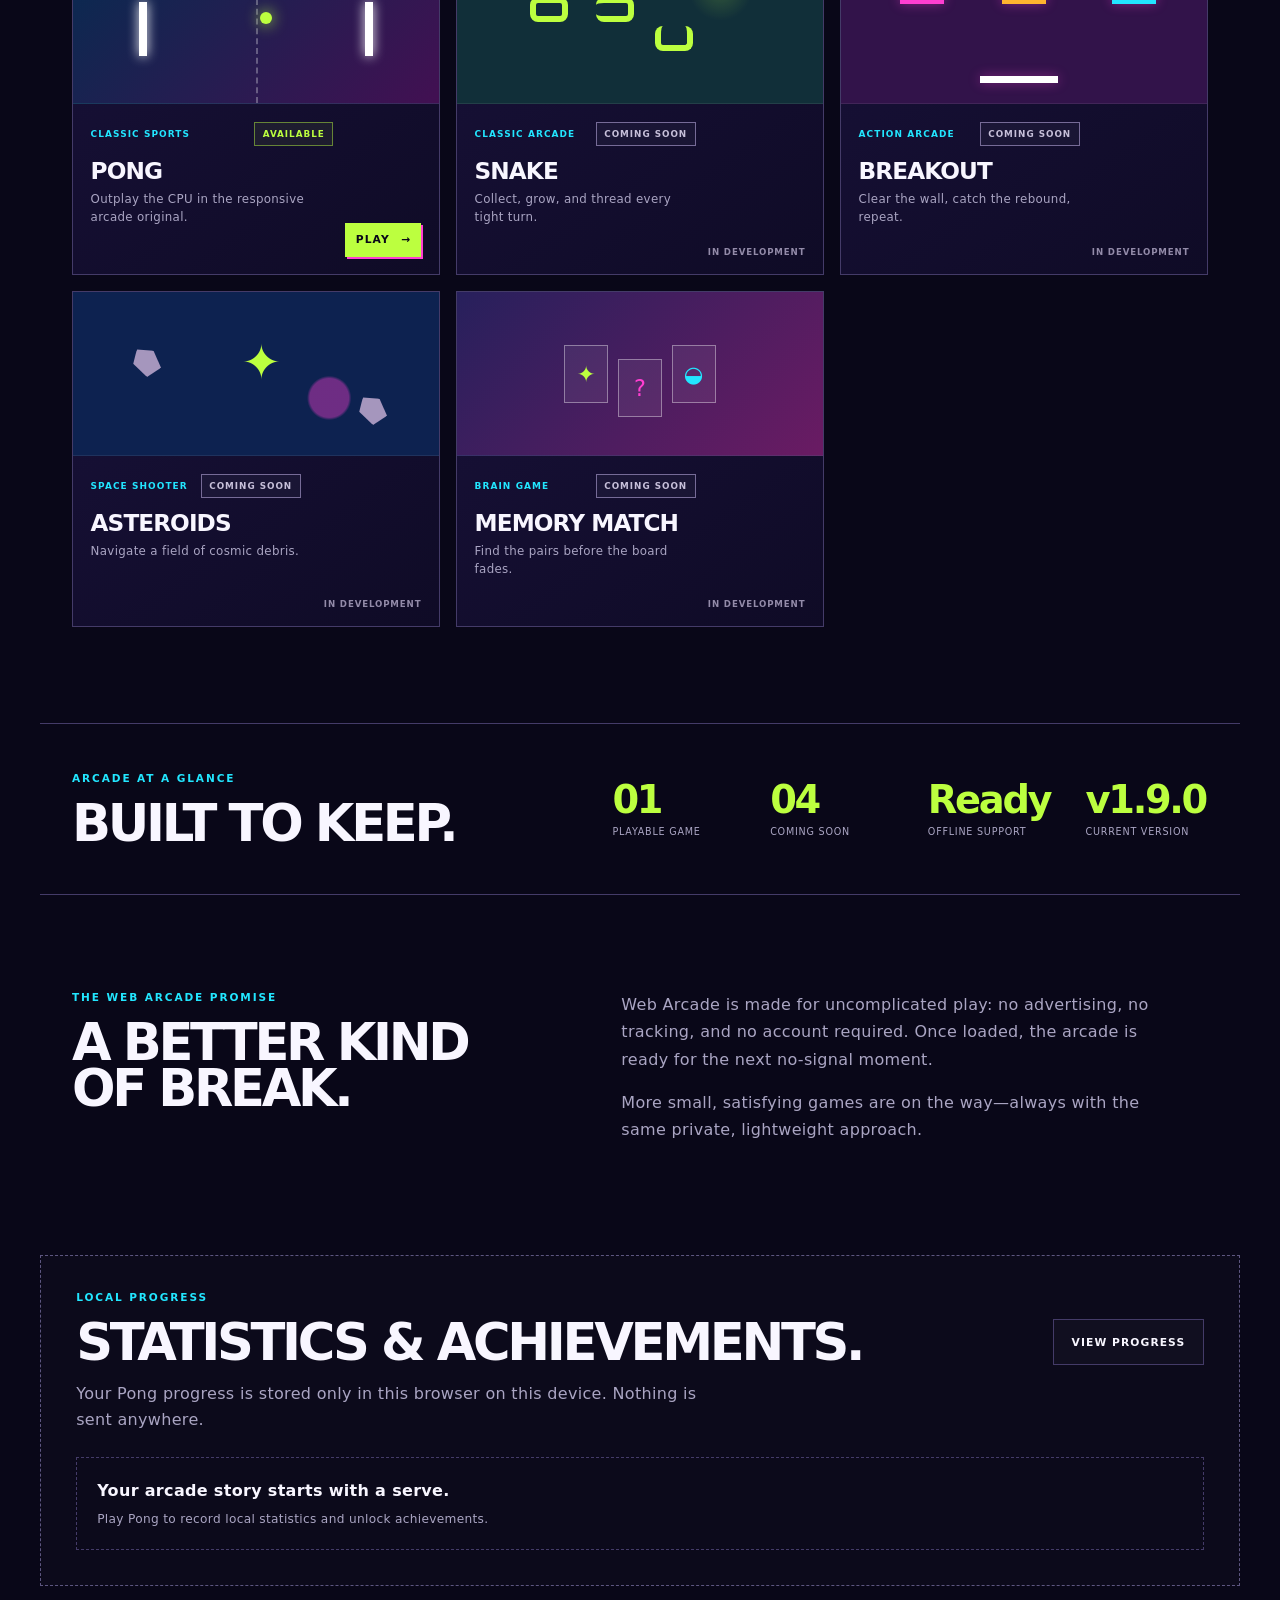
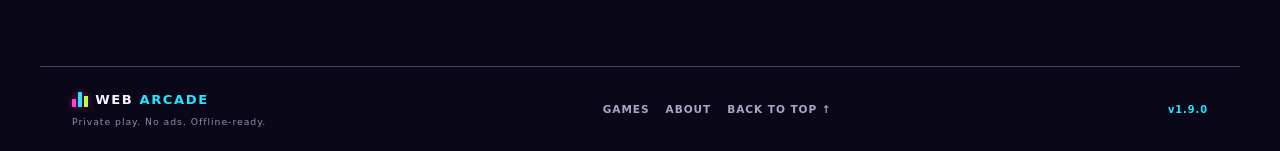
==== commit dfe5a5bf: "Restore full-screen mobile Pong controls" ====
--- a/index.html
+++ b/index.html
@@ -31,10 +31,10 @@
         <article class="game-card coming memory reveal" aria-label="Memory Match, coming soon"><div class="card-art memory-art" aria-hidden="true"><span>✦</span><i>?</i><b>◒</b></div><div class="card-content"><div><div class="card-topline"><p class="tag">BRAIN GAME</p><span class="status soon">Coming soon</span></div><h3>Memory Match</h3><p>Find the pairs before the board fades.</p></div><span class="locked">In development</span></div></article>
       </div>
     </section>
-    <section class="stats section-shell reveal" aria-labelledby="stats-title"><div><p class="eyebrow">ARCADE AT A GLANCE</p><h2 id="stats-title">Built to keep.</h2></div><dl><div><dt>01</dt><dd>Playable game</dd></div><div><dt>04</dt><dd>Coming soon</dd></div><div><dt>Ready</dt><dd>Offline support</dd></div><div><dt data-version>v1.8.0</dt><dd>Current version</dd></div></dl></section>
+    <section class="stats section-shell reveal" aria-labelledby="stats-title"><div><p class="eyebrow">ARCADE AT A GLANCE</p><h2 id="stats-title">Built to keep.</h2></div><dl><div><dt>01</dt><dd>Playable game</dd></div><div><dt>04</dt><dd>Coming soon</dd></div><div><dt>Ready</dt><dd>Offline support</dd></div><div><dt data-version>v1.9.0</dt><dd>Current version</dd></div></dl></section>
     <section class="about section-shell reveal" id="about" aria-labelledby="about-title"><div><p class="eyebrow">THE WEB ARCADE PROMISE</p><h2 id="about-title">A better kind of break.</h2></div><div class="about-copy"><p>Web Arcade is made for uncomplicated play: no advertising, no tracking, and no account required. Once loaded, the arcade is ready for the next no-signal moment.</p><p>More small, satisfying games are on the way—always with the same private, lightweight approach.</p></div></section>
     <section class="achievements section-shell reveal" id="achievements" aria-labelledby="achievements-title"><div class="achievement-heading"><div><p class="eyebrow">LOCAL PROGRESS</p><h2 id="achievements-title">Statistics &amp; achievements.</h2></div><button class="secondary-button" type="button" data-achievements-open aria-haspopup="dialog">View progress</button></div><p class="achievement-intro">Your Pong progress is stored only in this browser on this device. Nothing is sent anywhere.</p><div id="achievement-preview" class="achievement-preview" aria-live="polite"></div></section>
   </main>
-  <footer class="site-footer"><div><a class="brand" href="#top" aria-label="Back to top"><span class="brand-mark" aria-hidden="true"><i></i><i></i><i></i></span><span>WEB <strong>ARCADE</strong></span></a><p>Private play. No ads. Offline-ready.</p></div><nav aria-label="Footer navigation"><a href="#games">Games</a><a href="#about">About</a><a href="#top">Back to top ↑</a></nav><span data-version>v1.8.0</span></footer>
+  <footer class="site-footer"><div><a class="brand" href="#top" aria-label="Back to top"><span class="brand-mark" aria-hidden="true"><i></i><i></i><i></i></span><span>WEB <strong>ARCADE</strong></span></a><p>Private play. No ads. Offline-ready.</p></div><nav aria-label="Footer navigation"><a href="#games">Games</a><a href="#about">About</a><a href="#top">Back to top ↑</a></nav><span data-version>v1.9.0</span></footer>
   <script src="shared/arcade.js"></script><script src="shared/stats.js"></script><script src="shared/achievements.js"></script><script src="app.js"></script>
 </body></html>
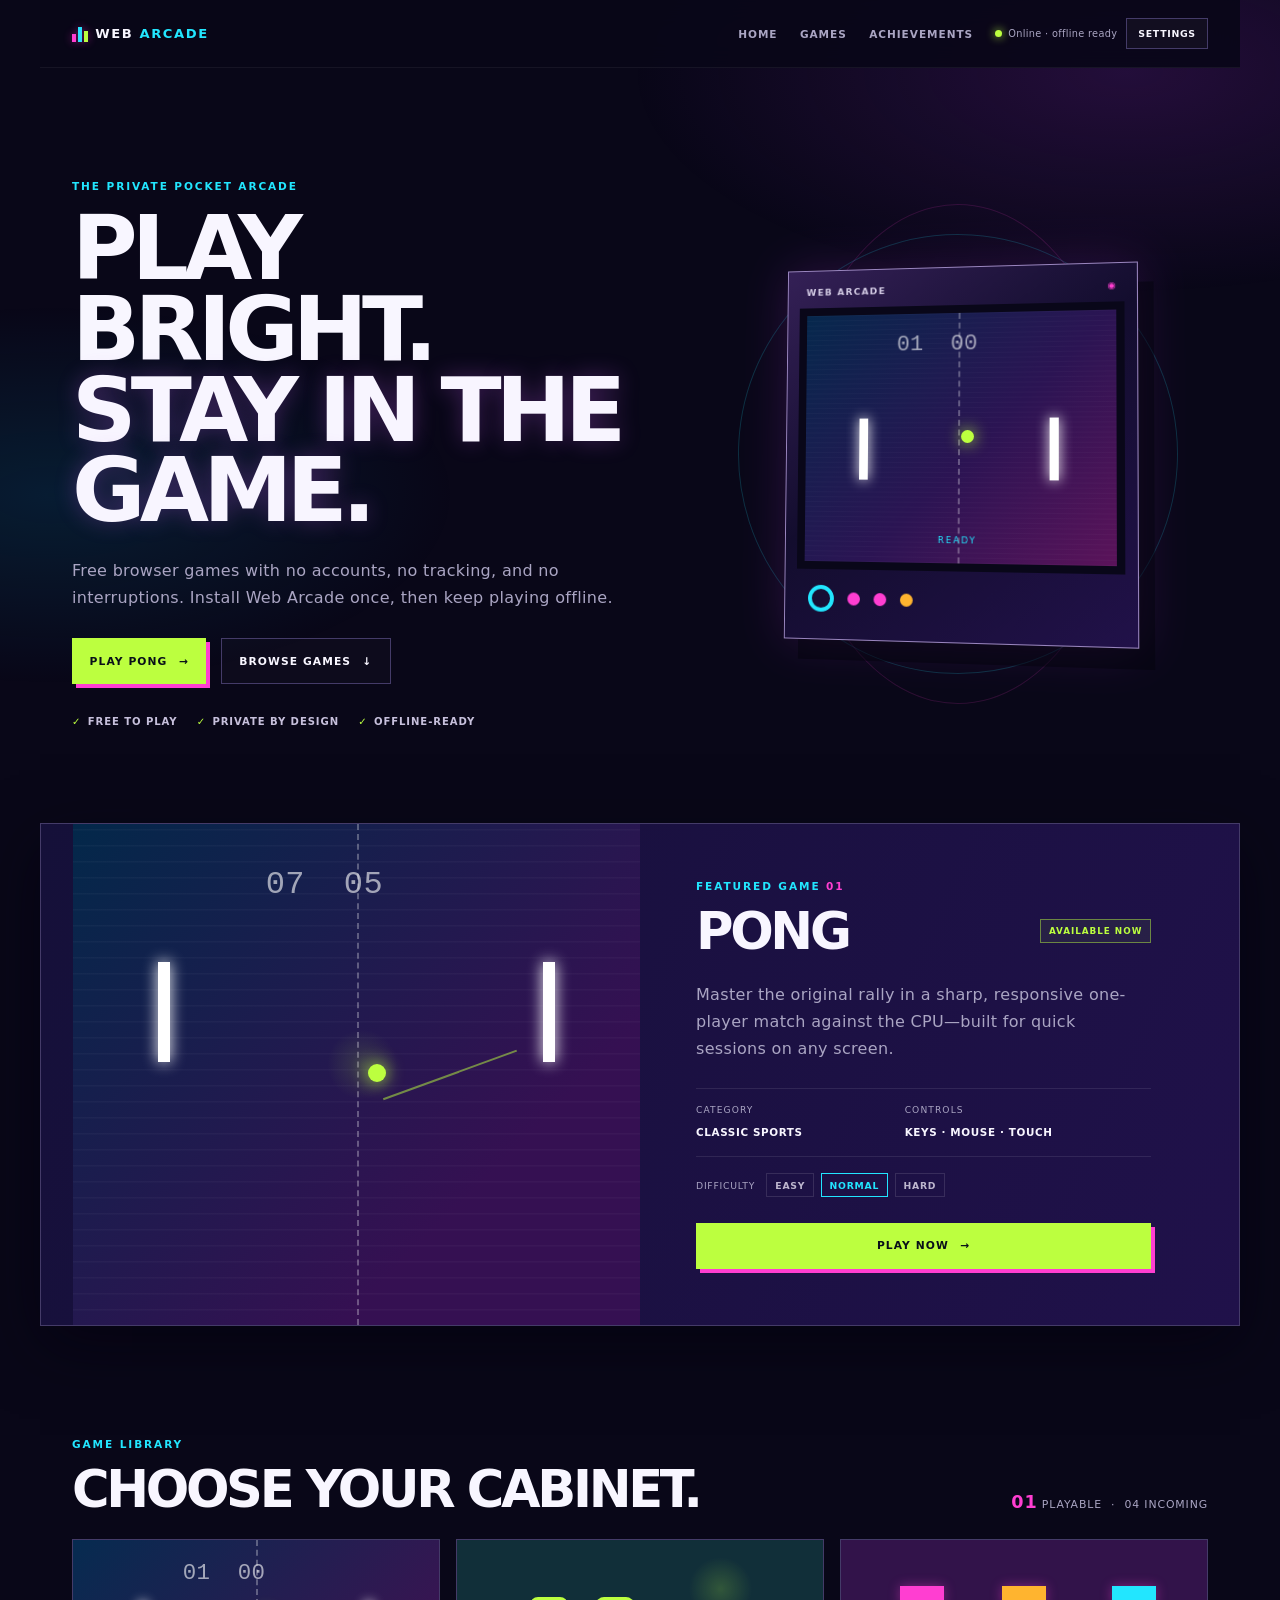
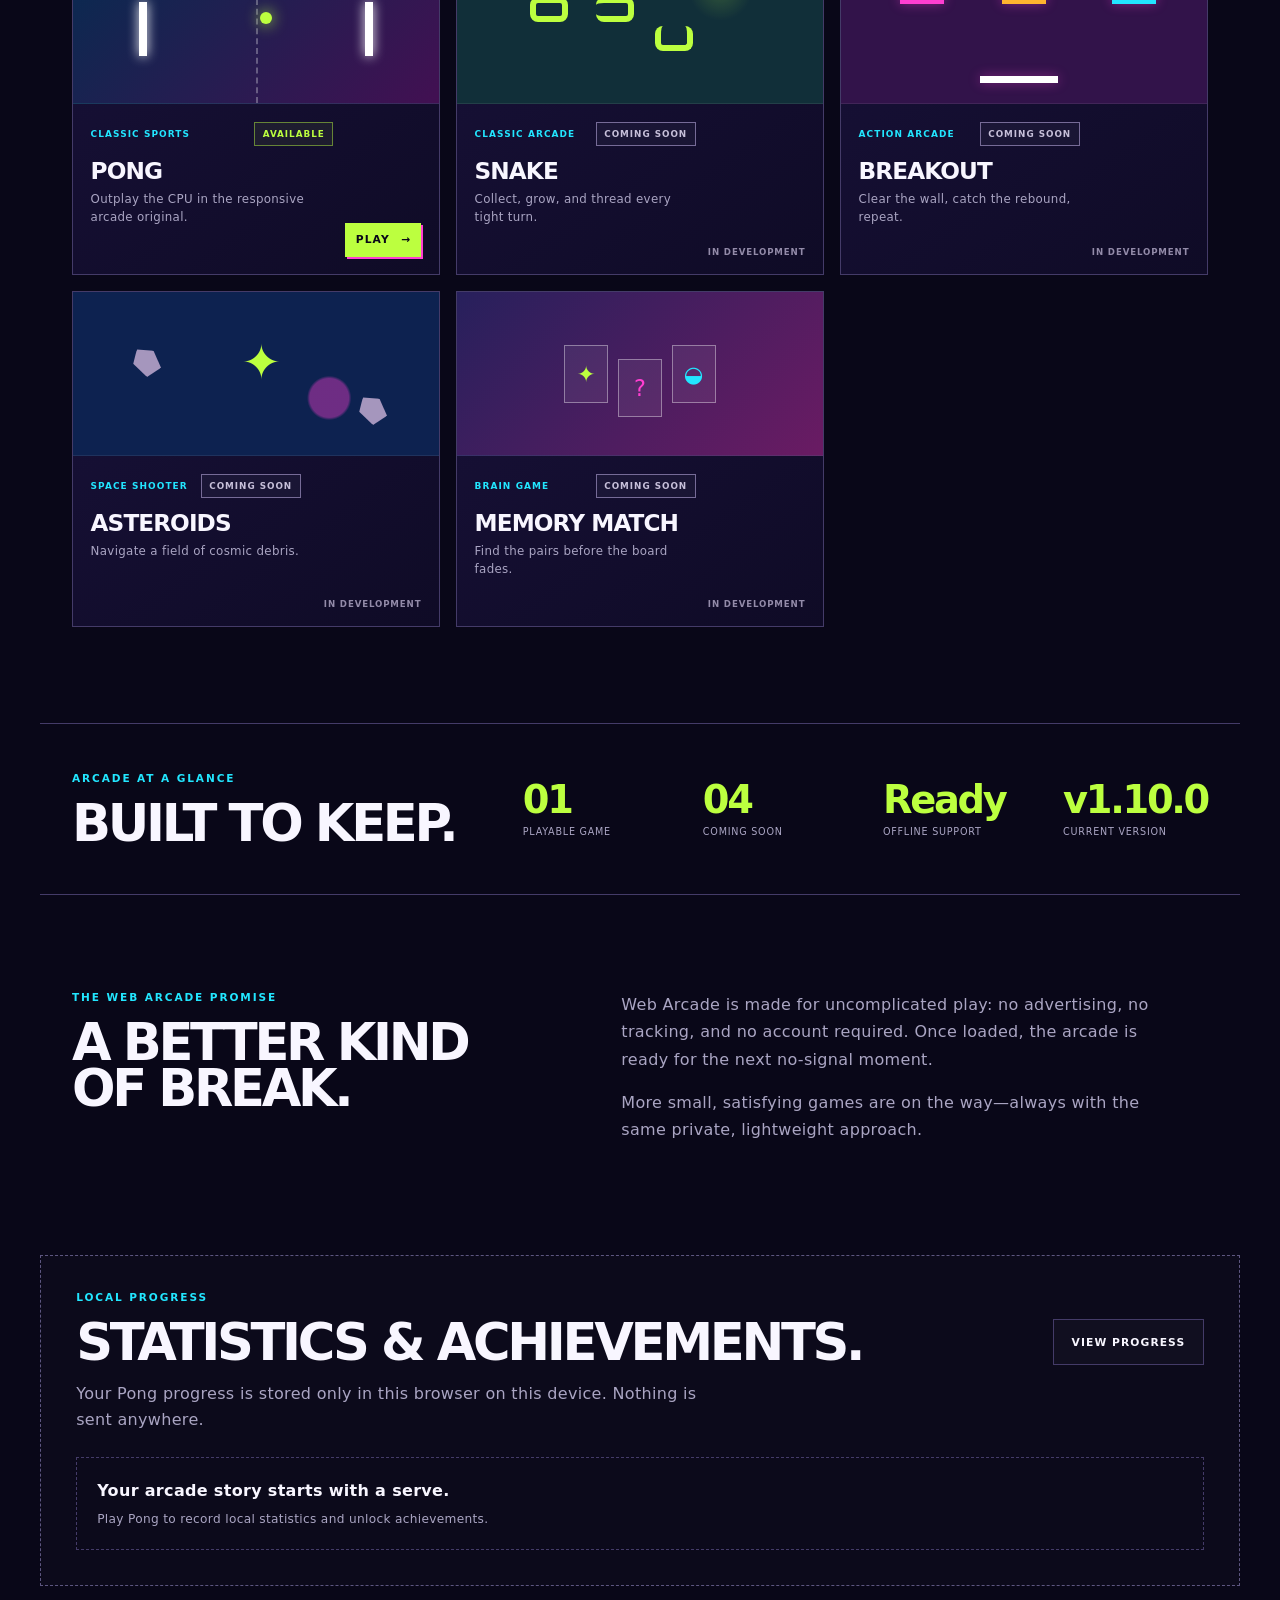
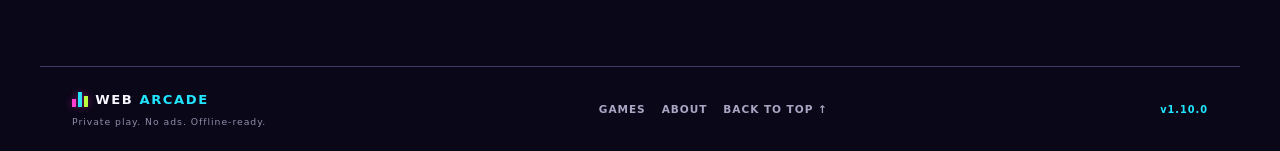
==== commit 312bc6fb: "Refine Pong mobile score controls" ====
--- a/index.html
+++ b/index.html
@@ -31,10 +31,10 @@
         <article class="game-card coming memory reveal" aria-label="Memory Match, coming soon"><div class="card-art memory-art" aria-hidden="true"><span>✦</span><i>?</i><b>◒</b></div><div class="card-content"><div><div class="card-topline"><p class="tag">BRAIN GAME</p><span class="status soon">Coming soon</span></div><h3>Memory Match</h3><p>Find the pairs before the board fades.</p></div><span class="locked">In development</span></div></article>
       </div>
     </section>
-    <section class="stats section-shell reveal" aria-labelledby="stats-title"><div><p class="eyebrow">ARCADE AT A GLANCE</p><h2 id="stats-title">Built to keep.</h2></div><dl><div><dt>01</dt><dd>Playable game</dd></div><div><dt>04</dt><dd>Coming soon</dd></div><div><dt>Ready</dt><dd>Offline support</dd></div><div><dt data-version>v1.9.0</dt><dd>Current version</dd></div></dl></section>
+    <section class="stats section-shell reveal" aria-labelledby="stats-title"><div><p class="eyebrow">ARCADE AT A GLANCE</p><h2 id="stats-title">Built to keep.</h2></div><dl><div><dt>01</dt><dd>Playable game</dd></div><div><dt>04</dt><dd>Coming soon</dd></div><div><dt>Ready</dt><dd>Offline support</dd></div><div><dt data-version>v1.10.0</dt><dd>Current version</dd></div></dl></section>
     <section class="about section-shell reveal" id="about" aria-labelledby="about-title"><div><p class="eyebrow">THE WEB ARCADE PROMISE</p><h2 id="about-title">A better kind of break.</h2></div><div class="about-copy"><p>Web Arcade is made for uncomplicated play: no advertising, no tracking, and no account required. Once loaded, the arcade is ready for the next no-signal moment.</p><p>More small, satisfying games are on the way—always with the same private, lightweight approach.</p></div></section>
     <section class="achievements section-shell reveal" id="achievements" aria-labelledby="achievements-title"><div class="achievement-heading"><div><p class="eyebrow">LOCAL PROGRESS</p><h2 id="achievements-title">Statistics &amp; achievements.</h2></div><button class="secondary-button" type="button" data-achievements-open aria-haspopup="dialog">View progress</button></div><p class="achievement-intro">Your Pong progress is stored only in this browser on this device. Nothing is sent anywhere.</p><div id="achievement-preview" class="achievement-preview" aria-live="polite"></div></section>
   </main>
-  <footer class="site-footer"><div><a class="brand" href="#top" aria-label="Back to top"><span class="brand-mark" aria-hidden="true"><i></i><i></i><i></i></span><span>WEB <strong>ARCADE</strong></span></a><p>Private play. No ads. Offline-ready.</p></div><nav aria-label="Footer navigation"><a href="#games">Games</a><a href="#about">About</a><a href="#top">Back to top ↑</a></nav><span data-version>v1.9.0</span></footer>
+  <footer class="site-footer"><div><a class="brand" href="#top" aria-label="Back to top"><span class="brand-mark" aria-hidden="true"><i></i><i></i><i></i></span><span>WEB <strong>ARCADE</strong></span></a><p>Private play. No ads. Offline-ready.</p></div><nav aria-label="Footer navigation"><a href="#games">Games</a><a href="#about">About</a><a href="#top">Back to top ↑</a></nav><span data-version>v1.10.0</span></footer>
   <script src="shared/arcade.js"></script><script src="shared/stats.js"></script><script src="shared/achievements.js"></script><script src="app.js"></script>
 </body></html>
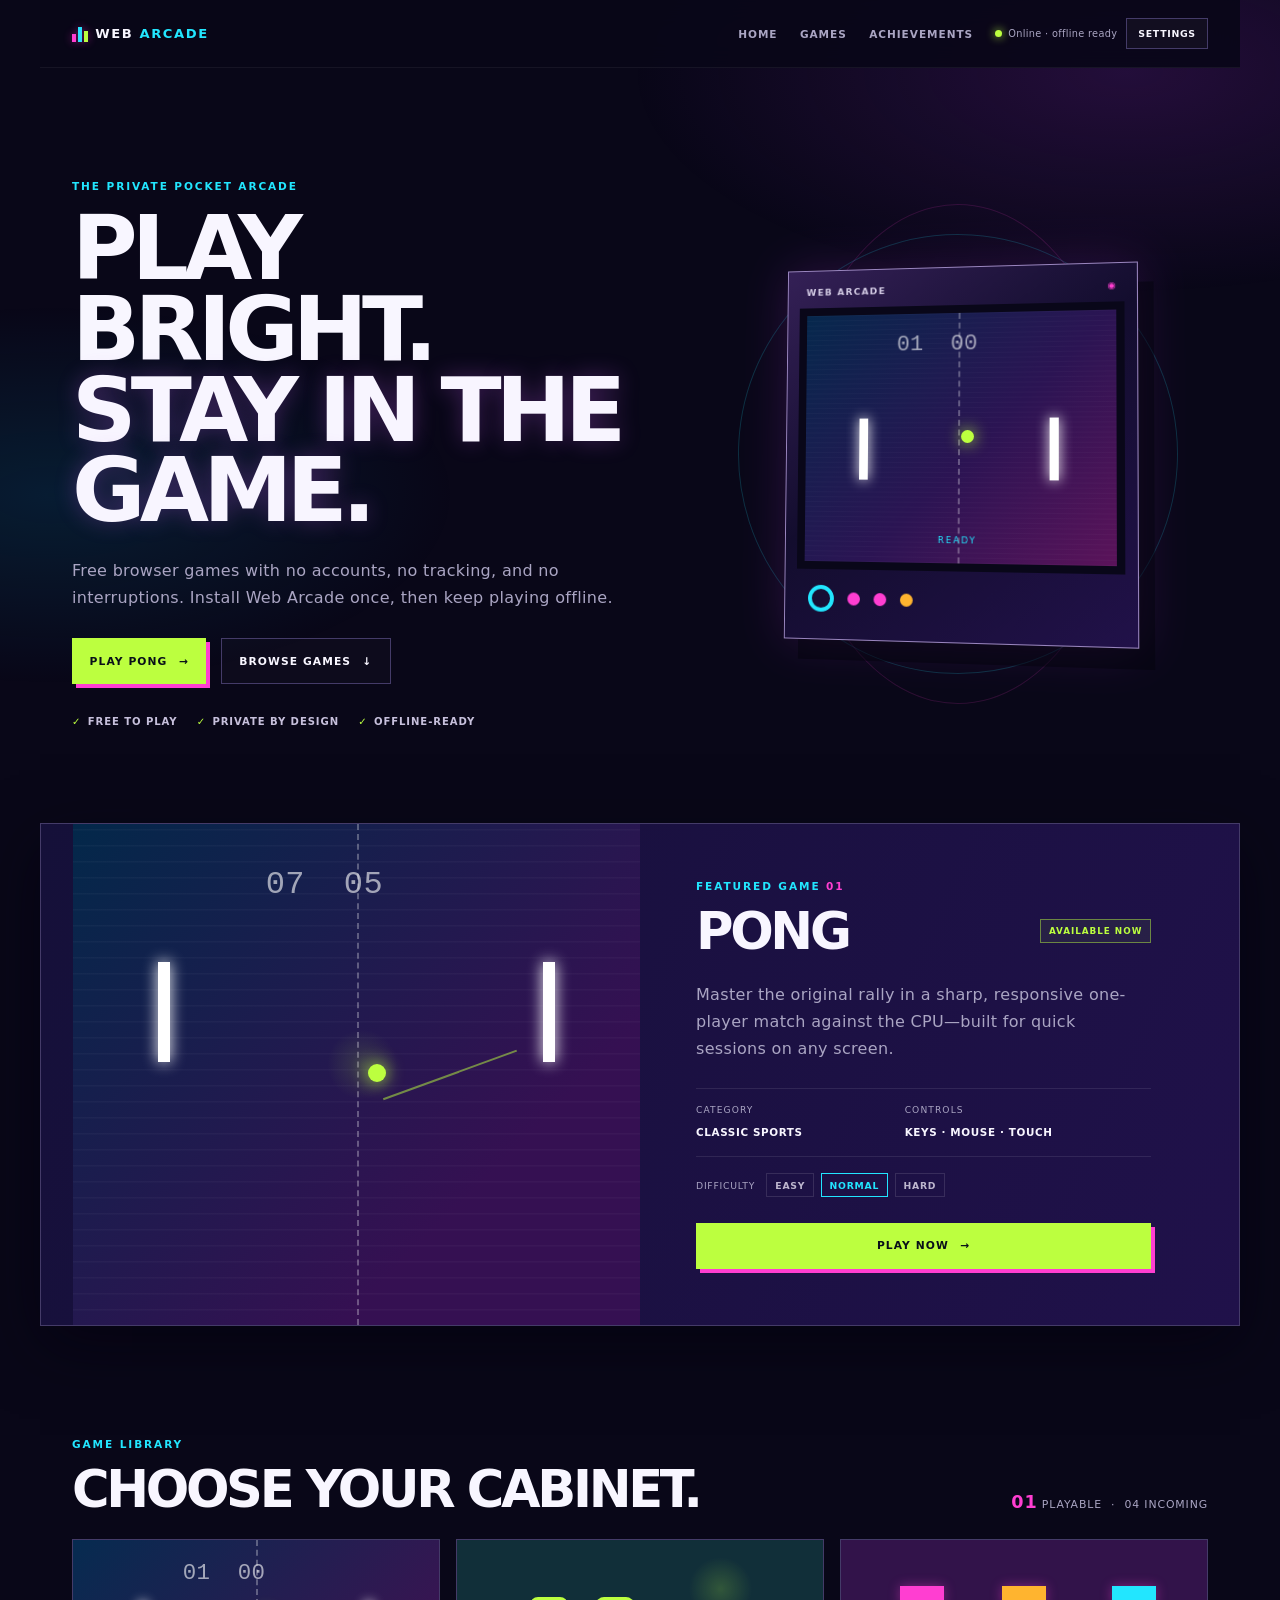
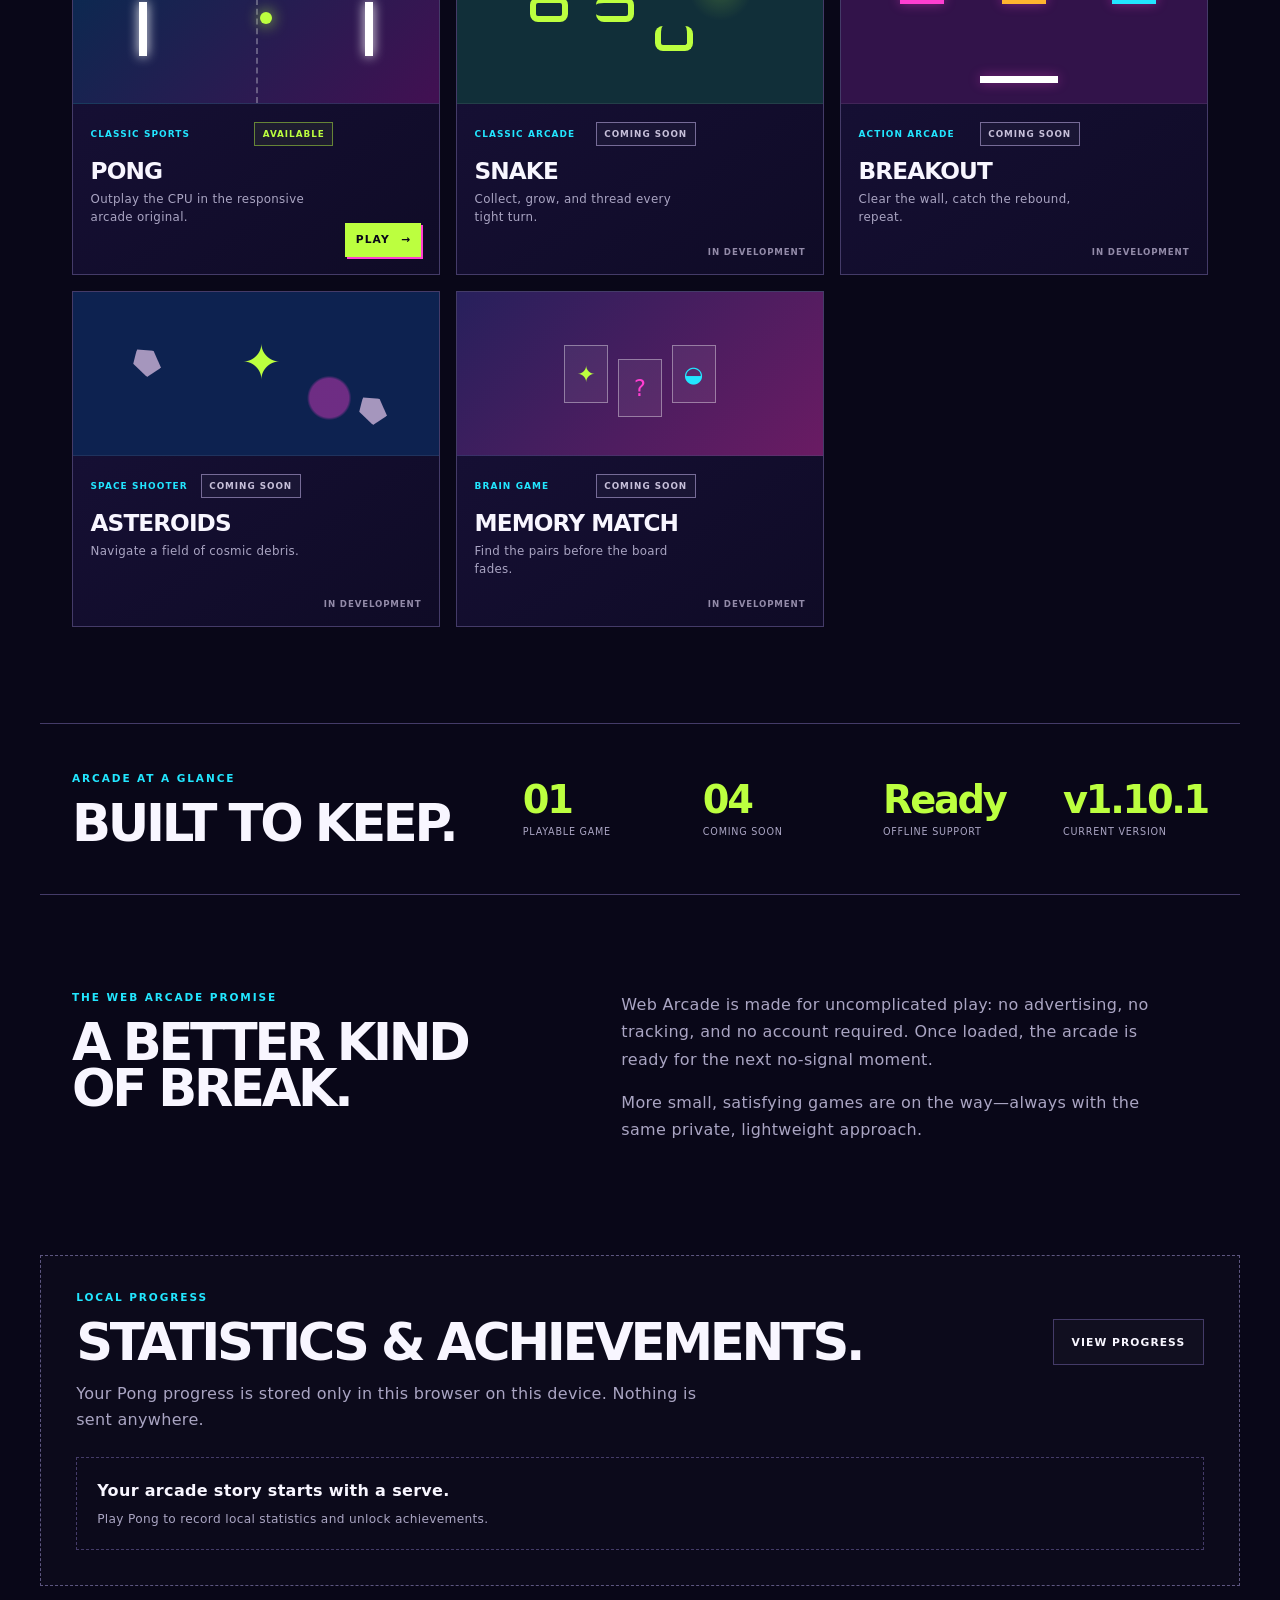
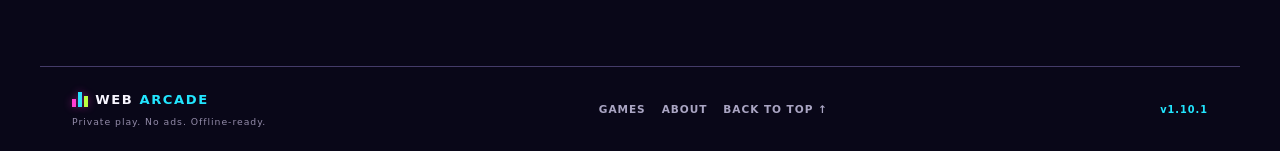
==== commit 2dee9607: "Refine Pong mobile controls" ====
--- a/index.html
+++ b/index.html
@@ -31,10 +31,10 @@
         <article class="game-card coming memory reveal" aria-label="Memory Match, coming soon"><div class="card-art memory-art" aria-hidden="true"><span>✦</span><i>?</i><b>◒</b></div><div class="card-content"><div><div class="card-topline"><p class="tag">BRAIN GAME</p><span class="status soon">Coming soon</span></div><h3>Memory Match</h3><p>Find the pairs before the board fades.</p></div><span class="locked">In development</span></div></article>
       </div>
     </section>
-    <section class="stats section-shell reveal" aria-labelledby="stats-title"><div><p class="eyebrow">ARCADE AT A GLANCE</p><h2 id="stats-title">Built to keep.</h2></div><dl><div><dt>01</dt><dd>Playable game</dd></div><div><dt>04</dt><dd>Coming soon</dd></div><div><dt>Ready</dt><dd>Offline support</dd></div><div><dt data-version>v1.10.0</dt><dd>Current version</dd></div></dl></section>
+    <section class="stats section-shell reveal" aria-labelledby="stats-title"><div><p class="eyebrow">ARCADE AT A GLANCE</p><h2 id="stats-title">Built to keep.</h2></div><dl><div><dt>01</dt><dd>Playable game</dd></div><div><dt>04</dt><dd>Coming soon</dd></div><div><dt>Ready</dt><dd>Offline support</dd></div><div><dt data-version>v1.10.1</dt><dd>Current version</dd></div></dl></section>
     <section class="about section-shell reveal" id="about" aria-labelledby="about-title"><div><p class="eyebrow">THE WEB ARCADE PROMISE</p><h2 id="about-title">A better kind of break.</h2></div><div class="about-copy"><p>Web Arcade is made for uncomplicated play: no advertising, no tracking, and no account required. Once loaded, the arcade is ready for the next no-signal moment.</p><p>More small, satisfying games are on the way—always with the same private, lightweight approach.</p></div></section>
     <section class="achievements section-shell reveal" id="achievements" aria-labelledby="achievements-title"><div class="achievement-heading"><div><p class="eyebrow">LOCAL PROGRESS</p><h2 id="achievements-title">Statistics &amp; achievements.</h2></div><button class="secondary-button" type="button" data-achievements-open aria-haspopup="dialog">View progress</button></div><p class="achievement-intro">Your Pong progress is stored only in this browser on this device. Nothing is sent anywhere.</p><div id="achievement-preview" class="achievement-preview" aria-live="polite"></div></section>
   </main>
-  <footer class="site-footer"><div><a class="brand" href="#top" aria-label="Back to top"><span class="brand-mark" aria-hidden="true"><i></i><i></i><i></i></span><span>WEB <strong>ARCADE</strong></span></a><p>Private play. No ads. Offline-ready.</p></div><nav aria-label="Footer navigation"><a href="#games">Games</a><a href="#about">About</a><a href="#top">Back to top ↑</a></nav><span data-version>v1.10.0</span></footer>
+  <footer class="site-footer"><div><a class="brand" href="#top" aria-label="Back to top"><span class="brand-mark" aria-hidden="true"><i></i><i></i><i></i></span><span>WEB <strong>ARCADE</strong></span></a><p>Private play. No ads. Offline-ready.</p></div><nav aria-label="Footer navigation"><a href="#games">Games</a><a href="#about">About</a><a href="#top">Back to top ↑</a></nav><span data-version>v1.10.1</span></footer>
   <script src="shared/arcade.js"></script><script src="shared/stats.js"></script><script src="shared/achievements.js"></script><script src="app.js"></script>
 </body></html>
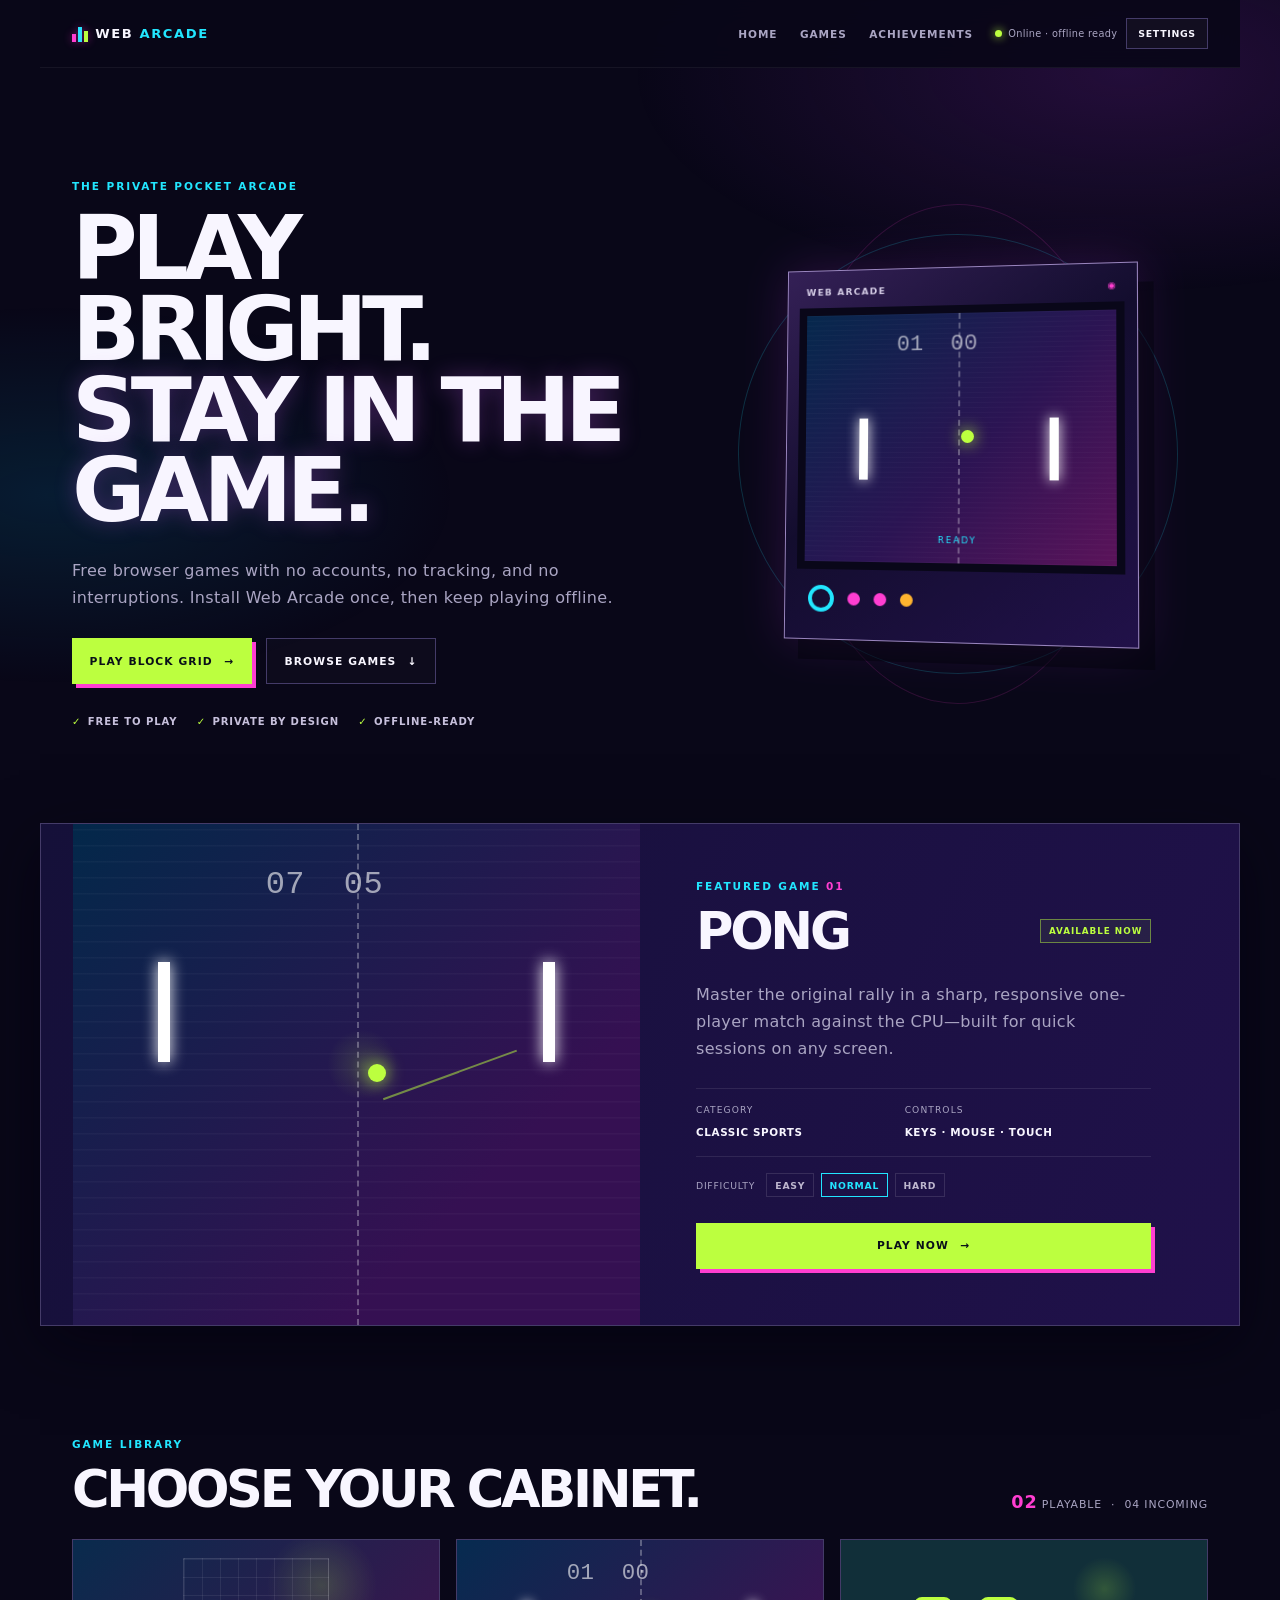
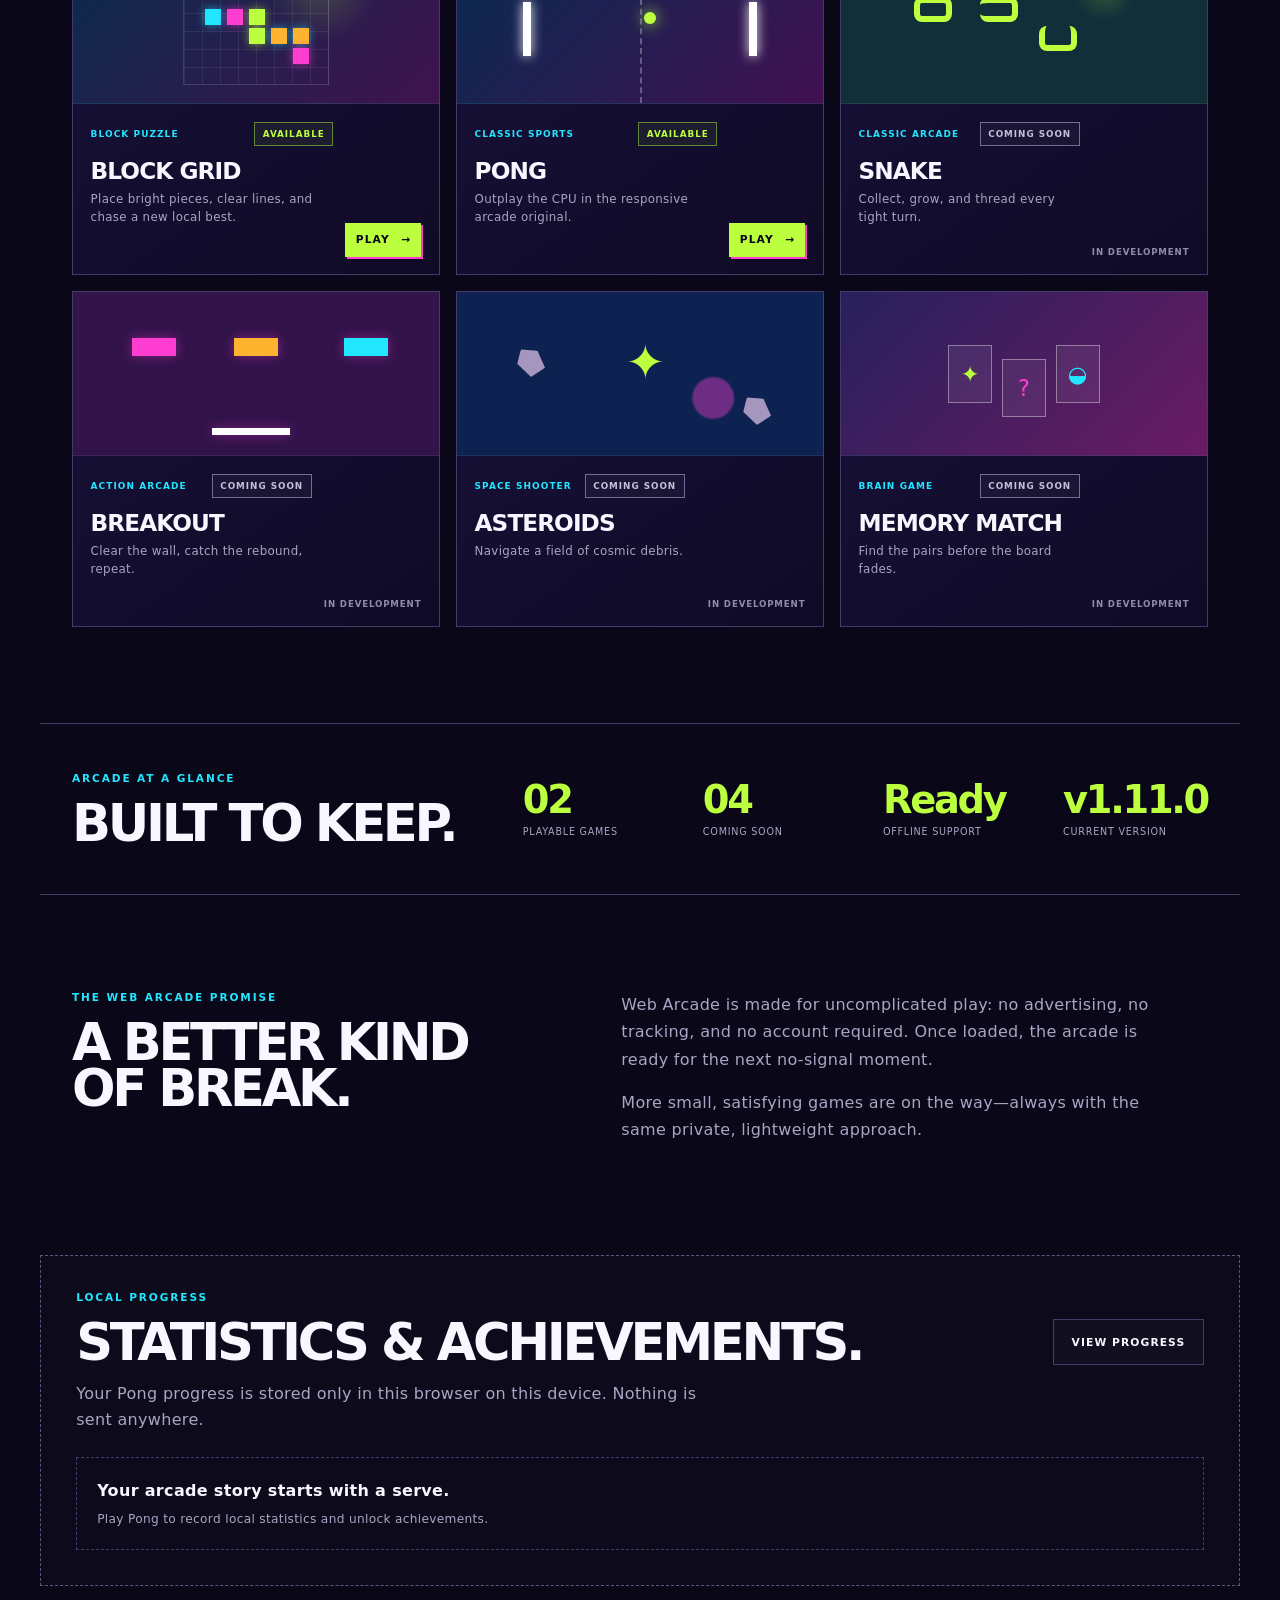
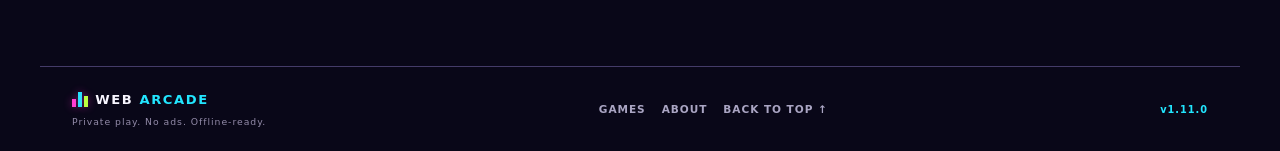
==== commit be913b2f: "Add Block Grid puzzle game" ====
--- a/index.html
+++ b/index.html
@@ -15,15 +15,16 @@
   </header>
   <main>
     <section class="hero section-shell" aria-labelledby="hero-title">
-      <div class="hero-copy-block reveal"><p class="eyebrow">THE PRIVATE POCKET ARCADE</p><h1 id="hero-title">PLAY BRIGHT.<br><span>STAY IN THE GAME.</span></h1><p>Free browser games with no accounts, no tracking, and no interruptions. Install Web Arcade once, then keep playing offline.</p><div class="hero-actions"><a class="primary-button" href="games/pong/">Play Pong <span aria-hidden="true">→</span></a><a class="secondary-button" href="#games">Browse games <span aria-hidden="true">↓</span></a></div><ul class="hero-promises" aria-label="Web Arcade benefits"><li>Free to play</li><li>Private by design</li><li>Offline-ready</li></ul></div>
+      <div class="hero-copy-block reveal"><p class="eyebrow">THE PRIVATE POCKET ARCADE</p><h1 id="hero-title">PLAY BRIGHT.<br><span>STAY IN THE GAME.</span></h1><p>Free browser games with no accounts, no tracking, and no interruptions. Install Web Arcade once, then keep playing offline.</p><div class="hero-actions"><a class="primary-button" href="games/block-grid/">Play Block Grid <span aria-hidden="true">→</span></a><a class="secondary-button" href="#games">Browse games <span aria-hidden="true">↓</span></a></div><ul class="hero-promises" aria-label="Web Arcade benefits"><li>Free to play</li><li>Private by design</li><li>Offline-ready</li></ul></div>
       <div class="hero-art" aria-hidden="true"><div class="arcade-orbit orbit-one"></div><div class="arcade-orbit orbit-two"></div><div class="hero-cabinet"><div class="cabinet-top">WEB ARCADE <span>◉</span></div><div class="cabinet-screen"><span class="cabinet-score">01&nbsp;&nbsp;00</span><i class="cabinet-paddle paddle-one"></i><b></b><i class="cabinet-paddle paddle-two"></i><em>READY</em></div><div class="cabinet-controls"><span></span><i></i><i></i><b></b></div></div></div>
     </section>
     <section class="featured section-shell reveal" aria-labelledby="featured-title">
       <div class="featured-art" aria-hidden="true"><span class="court-line"></span><span class="featured-paddle left"></span><span class="featured-ball"></span><span class="featured-paddle right"></span><span class="featured-score">07&nbsp;&nbsp;05</span><span class="speed-lines"></span></div>
       <div class="featured-content"><p class="eyebrow">FEATURED GAME <span>01</span></p><div class="featured-title"><h2 id="featured-title">Pong</h2><span class="status available">Available now</span></div><p>Master the original rally in a sharp, responsive one-player match against the CPU—built for quick sessions on any screen.</p><div class="feature-details"><div><small>Category</small><strong>Classic sports</strong></div><div><small>Controls</small><strong>Keys · mouse · touch</strong></div></div><div class="difficulty-row" aria-label="Pong difficulty options"><span>Difficulty</span><b>Easy</b><b class="selected">Normal</b><b>Hard</b></div><a class="primary-button" href="games/pong/">Play now <span aria-hidden="true">→</span></a></div>
     </section>
-    <section class="games-section section-shell" id="games" aria-labelledby="games-title"><div class="section-heading reveal"><div><p class="eyebrow">GAME LIBRARY</p><h2 id="games-title">Choose your cabinet.</h2></div><p class="library-count"><strong>01</strong> playable <span>·</span> 04 incoming</p></div>
+    <section class="games-section section-shell" id="games" aria-labelledby="games-title"><div class="section-heading reveal"><div><p class="eyebrow">GAME LIBRARY</p><h2 id="games-title">Choose your cabinet.</h2></div><p class="library-count"><strong>02</strong> playable <span>·</span> 04 incoming</p></div>
       <div class="game-grid">
+        <article class="game-card playable reveal"><div class="card-art block-grid-art" aria-hidden="true"><i></i><i></i><i></i><i></i><i></i><i></i><i></i></div><div class="card-content"><div><div class="card-topline"><p class="tag">BLOCK PUZZLE</p><span class="status available">Available</span></div><h3>Block Grid</h3><p>Place bright pieces, clear lines, and chase a new local best.</p></div><a class="play-link" href="games/block-grid/" aria-label="Play Block Grid">Play <span aria-hidden="true">→</span></a></div></article>
         <article class="game-card playable reveal"><div class="card-art pong-art" aria-hidden="true"><span class="paddle left"></span><span class="ball"></span><span class="paddle right"></span><span class="score">01&nbsp;&nbsp;00</span></div><div class="card-content"><div><div class="card-topline"><p class="tag">CLASSIC SPORTS</p><span class="status available">Available</span></div><h3>Pong</h3><p>Outplay the CPU in the responsive arcade original.</p></div><a class="play-link" href="games/pong/" aria-label="Play Pong">Play <span aria-hidden="true">→</span></a></div></article>
         <article class="game-card coming snake reveal" aria-label="Snake, coming soon"><div class="card-art snake-art" aria-hidden="true"><span></span><i></i><b></b></div><div class="card-content"><div><div class="card-topline"><p class="tag">CLASSIC ARCADE</p><span class="status soon">Coming soon</span></div><h3>Snake</h3><p>Collect, grow, and thread every tight turn.</p></div><span class="locked">In development</span></div></article>
         <article class="game-card coming breakout reveal" aria-label="Breakout, coming soon"><div class="card-art breakout-art" aria-hidden="true"><span></span><i></i><b></b><em></em></div><div class="card-content"><div><div class="card-topline"><p class="tag">ACTION ARCADE</p><span class="status soon">Coming soon</span></div><h3>Breakout</h3><p>Clear the wall, catch the rebound, repeat.</p></div><span class="locked">In development</span></div></article>
@@ -31,10 +32,10 @@
         <article class="game-card coming memory reveal" aria-label="Memory Match, coming soon"><div class="card-art memory-art" aria-hidden="true"><span>✦</span><i>?</i><b>◒</b></div><div class="card-content"><div><div class="card-topline"><p class="tag">BRAIN GAME</p><span class="status soon">Coming soon</span></div><h3>Memory Match</h3><p>Find the pairs before the board fades.</p></div><span class="locked">In development</span></div></article>
       </div>
     </section>
-    <section class="stats section-shell reveal" aria-labelledby="stats-title"><div><p class="eyebrow">ARCADE AT A GLANCE</p><h2 id="stats-title">Built to keep.</h2></div><dl><div><dt>01</dt><dd>Playable game</dd></div><div><dt>04</dt><dd>Coming soon</dd></div><div><dt>Ready</dt><dd>Offline support</dd></div><div><dt data-version>v1.10.1</dt><dd>Current version</dd></div></dl></section>
+    <section class="stats section-shell reveal" aria-labelledby="stats-title"><div><p class="eyebrow">ARCADE AT A GLANCE</p><h2 id="stats-title">Built to keep.</h2></div><dl><div><dt>02</dt><dd>Playable games</dd></div><div><dt>04</dt><dd>Coming soon</dd></div><div><dt>Ready</dt><dd>Offline support</dd></div><div><dt data-version>v1.11.0</dt><dd>Current version</dd></div></dl></section>
     <section class="about section-shell reveal" id="about" aria-labelledby="about-title"><div><p class="eyebrow">THE WEB ARCADE PROMISE</p><h2 id="about-title">A better kind of break.</h2></div><div class="about-copy"><p>Web Arcade is made for uncomplicated play: no advertising, no tracking, and no account required. Once loaded, the arcade is ready for the next no-signal moment.</p><p>More small, satisfying games are on the way—always with the same private, lightweight approach.</p></div></section>
     <section class="achievements section-shell reveal" id="achievements" aria-labelledby="achievements-title"><div class="achievement-heading"><div><p class="eyebrow">LOCAL PROGRESS</p><h2 id="achievements-title">Statistics &amp; achievements.</h2></div><button class="secondary-button" type="button" data-achievements-open aria-haspopup="dialog">View progress</button></div><p class="achievement-intro">Your Pong progress is stored only in this browser on this device. Nothing is sent anywhere.</p><div id="achievement-preview" class="achievement-preview" aria-live="polite"></div></section>
   </main>
-  <footer class="site-footer"><div><a class="brand" href="#top" aria-label="Back to top"><span class="brand-mark" aria-hidden="true"><i></i><i></i><i></i></span><span>WEB <strong>ARCADE</strong></span></a><p>Private play. No ads. Offline-ready.</p></div><nav aria-label="Footer navigation"><a href="#games">Games</a><a href="#about">About</a><a href="#top">Back to top ↑</a></nav><span data-version>v1.10.1</span></footer>
+  <footer class="site-footer"><div><a class="brand" href="#top" aria-label="Back to top"><span class="brand-mark" aria-hidden="true"><i></i><i></i><i></i></span><span>WEB <strong>ARCADE</strong></span></a><p>Private play. No ads. Offline-ready.</p></div><nav aria-label="Footer navigation"><a href="#games">Games</a><a href="#about">About</a><a href="#top">Back to top ↑</a></nav><span data-version>v1.11.0</span></footer>
   <script src="shared/arcade.js"></script><script src="shared/stats.js"></script><script src="shared/achievements.js"></script><script src="app.js"></script>
 </body></html>
--- a/styles.css
+++ b/styles.css
@@ -1,3 +1,4 @@
 :root{--shadow:0 20px 60px #03020d88}.page-glow{position:fixed;inset:0;z-index:-2;pointer-events:none;background:radial-gradient(ellipse 55% 35% at 88% 8%,#7924a73d,transparent 70%),radial-gradient(ellipse 45% 30% at 4% 55%,#0089b42b,transparent 70%)}.section-shell{max-width:1200px;margin-inline:auto;padding-inline:2rem}.hero{min-height:650px;padding-top:7rem;padding-bottom:6rem;display:grid;grid-template-columns:1.08fr .92fr;gap:3rem;align-items:center}.eyebrow{margin:0 0 1rem;color:var(--arcade-cyan);font-size:.66rem;font-weight:800;letter-spacing:.18em}.hero h1,.section-heading h2,.featured h2,.stats h2,.about h2,.achievements h2{margin:0;text-transform:uppercase;letter-spacing:-.065em;line-height:.9}.hero h1{font-size:clamp(3.5rem,7vw,6.85rem);max-width:760px}.hero h1 span{color:#f8f5ff;text-shadow:0 0 22px #b555e04f}.hero-copy-block>p:not(.eyebrow),.featured-content>p:not(.eyebrow),.about-copy p,.achievements>p:last-child{color:var(--arcade-muted);line-height:1.7;max-width:550px;margin:1.65rem 0}.hero-actions{display:flex;gap:.9rem;align-items:center;flex-wrap:wrap}.primary-button,.secondary-button,.play-link{min-height:46px;display:inline-flex;align-items:center;justify-content:center;gap:.7rem;padding:.85rem 1.1rem;text-decoration:none;text-transform:uppercase;font-size:.67rem;letter-spacing:.1em;font-weight:900;transition:transform .18s ease,box-shadow .18s ease,border-color .18s ease}.primary-button{background:var(--arcade-lime);color:#091019;box-shadow:4px 4px 0 var(--arcade-pink)}.primary-button:hover,.primary-button:focus-visible{transform:translate(2px,2px);box-shadow:2px 2px 0 var(--arcade-pink)}.secondary-button{color:var(--arcade-text);border:1px solid var(--arcade-line);background:#ffffff05}.secondary-button:hover,.secondary-button:focus-visible{border-color:var(--arcade-cyan);background:#22e6ff0d}.hero-promises{display:flex;gap:1.2rem;flex-wrap:wrap;list-style:none;padding:0;margin:2rem 0 0;color:#c7c0dc;font-size:.63rem;font-weight:bold;letter-spacing:.09em;text-transform:uppercase}.hero-promises li:before{content:'✓';color:var(--arcade-lime);margin-right:.4rem}.hero-art{position:relative;min-height:400px;display:grid;place-items:center}.arcade-orbit{position:absolute;border:1px solid #22e6ff2e;border-radius:50%;animation:drift 7s ease-in-out infinite}.orbit-one{width:440px;height:440px;transform:rotate(-18deg)}.orbit-two{width:330px;height:500px;border-color:#ff3ed126;animation-delay:-3s}.hero-cabinet{z-index:1;width:min(355px,82vw);padding:12px;border:1px solid #9a86bf;background:linear-gradient(145deg,#342056,#130d2e 45%,#211149);box-shadow:15px 20px 0 #03020d80,0 0 45px #a42ed133;transform:perspective(800px) rotateY(-7deg) rotateX(2deg);animation:float 5s ease-in-out infinite}.cabinet-top{font-size:.59rem;letter-spacing:.14em;font-weight:900;color:#d4cce5;padding:4px 7px 11px}.cabinet-top span{float:right;color:var(--arcade-pink)}.cabinet-screen{height:267px;position:relative;overflow:hidden;border:8px solid #090719;background:linear-gradient(135deg,#06284d,#2b1453 55%,#5b135a)}.cabinet-screen:before,.court-line,.pong-art:before{content:"";position:absolute;left:50%;top:0;height:100%;border-left:2px dashed #ffffff4a}.cabinet-screen:after{content:"";position:absolute;inset:0;background:repeating-linear-gradient(0deg,#ffffff06 0 1px,transparent 1px 5px)}.cabinet-score,.featured-score,.score{position:absolute;z-index:1;font:1.4rem ui-monospace,monospace;color:#fff9}.cabinet-score{top:18px;left:30%}.cabinet-paddle{position:absolute;z-index:1;top:106px;width:9px;height:62px;background:#fff;box-shadow:0 0 13px #fff}.paddle-one{left:18%}.paddle-two{right:18%}.cabinet-screen b{position:absolute;z-index:1;width:13px;height:13px;left:51%;top:47%;border-radius:50%;background:var(--arcade-lime);box-shadow:0 0 16px var(--arcade-lime);animation:ball-pulse 1.8s ease-in-out infinite}.cabinet-screen em{position:absolute;z-index:1;bottom:18px;left:0;right:0;text-align:center;font-size:.55rem;letter-spacing:.22em;font-style:normal;color:var(--arcade-cyan)}.cabinet-controls{height:58px;display:flex;align-items:center;gap:14px;padding:0 12px}.cabinet-controls span{width:27px;height:27px;border:4px solid var(--arcade-cyan);border-radius:50%}.cabinet-controls i,.cabinet-controls b{width:13px;height:13px;border-radius:50%;background:var(--arcade-pink)}.cabinet-controls b{background:var(--arcade-orange)}.featured{display:grid;grid-template-columns:1fr 1fr;border:1px solid var(--arcade-line);background:linear-gradient(115deg,#151039,#20114a);box-shadow:var(--shadow)}.featured-art{min-height:370px;position:relative;overflow:hidden;background:radial-gradient(circle at 51% 48%,#bcff3f25,transparent 9%),linear-gradient(135deg,#03284a,#351052 72%)}.featured-art:after{content:"";position:absolute;inset:0;background:repeating-linear-gradient(0deg,transparent 0 14px,#ffffff08 15px 16px)}.court-line{z-index:1}.featured-paddle{position:absolute;z-index:1;top:138px;width:12px;height:100px;background:#fff;box-shadow:0 0 15px #fff}.featured-paddle.left{left:15%}.featured-paddle.right{right:15%}.featured-ball{position:absolute;z-index:1;left:52%;top:48%;width:18px;height:18px;border-radius:50%;background:var(--arcade-lime);box-shadow:0 0 18px var(--arcade-lime)}.featured-score{top:42px;left:34%;font-size:2rem}.speed-lines{position:absolute;left:54%;top:50%;height:2px;width:25%;background:#bcff3f80;transform:rotate(-20deg)}.featured-content{padding:3.5rem;display:flex;flex-direction:column;justify-content:center}.featured-content .eyebrow span{color:var(--arcade-pink)}.featured-title,.card-topline{display:flex;align-items:center;justify-content:space-between;gap:.8rem}.featured h2,.section-heading h2,.stats h2,.about h2,.achievements h2{font-size:clamp(2.1rem,4vw,3.55rem)}.status{border:1px solid;font-size:.55rem;letter-spacing:.11em;font-weight:900;text-transform:uppercase;white-space:nowrap;padding:.38rem .48rem}.status.available{border-color:#bcff3f75;background:#bcff3f10;color:var(--arcade-lime)}.status.soon{border-color:#766b97;color:#c7c0da;background:#ffffff08}.feature-details{display:grid;grid-template-columns:1fr 1.3fr;gap:1.2rem;border-block:1px solid #ffffff17;padding:1rem 0;margin:0 0 1rem}.feature-details small{display:block;color:var(--arcade-muted);font-size:.57rem;text-transform:uppercase;letter-spacing:.12em;margin-bottom:.35rem}.feature-details strong{font-size:.65rem;text-transform:uppercase;letter-spacing:.06em}.difficulty-row{display:flex;align-items:center;gap:.4rem;flex-wrap:wrap;margin-bottom:1.6rem;font-size:.58rem;text-transform:uppercase;letter-spacing:.08em}.difficulty-row>span{color:var(--arcade-muted);margin-right:.3rem}.difficulty-row b{padding:.35rem .5rem;border:1px solid #ffffff1e;color:#bdb6ce}.difficulty-row .selected{border-color:var(--arcade-cyan);color:var(--arcade-cyan)}.games-section{padding-top:7rem;padding-bottom:6rem}.section-heading{display:flex;align-items:end;justify-content:space-between;gap:1rem;margin-bottom:1.7rem}.library-count{margin:0;color:var(--arcade-muted);font-size:.68rem;text-transform:uppercase;letter-spacing:.08em}.library-count strong{color:var(--arcade-pink);font-size:1.1rem}.library-count span{margin:0 .3rem}.game-grid{display:grid;grid-template-columns:repeat(3,1fr);gap:1rem}.game-card{min-height:336px;display:flex;flex-direction:column;border:1px solid var(--arcade-line);background:linear-gradient(145deg,#181139,#0f0b26);transition:transform .2s,border-color .2s,box-shadow .2s}.game-card.playable:hover,.game-card.playable:focus-within{transform:translateY(-6px);border-color:var(--arcade-cyan);box-shadow:0 18px 35px #01010a80}.game-card.coming{opacity:.84}.card-art{height:164px;position:relative;overflow:hidden;border-bottom:1px solid #ffffff13}.card-content{display:flex;justify-content:space-between;gap:.75rem;padding:1.1rem;flex:1}.tag{margin:0;color:var(--arcade-cyan);font-size:.56rem;font-weight:900;letter-spacing:.12em}.card-content h3{margin:.7rem 0 0;text-transform:uppercase;letter-spacing:-.04em;font-size:1.45rem}.card-content p:not(.tag){color:var(--arcade-muted);font-size:.74rem;line-height:1.5;margin:.45rem 0}.play-link{align-self:end;min-height:34px;padding:.55rem .65rem;background:var(--arcade-lime);color:#090719;box-shadow:2px 2px 0 var(--arcade-pink)}.locked{align-self:end;color:#938ba9;font-size:.54rem;font-weight:bold;text-transform:uppercase;letter-spacing:.1em;white-space:nowrap}.pong-art{background:linear-gradient(135deg,#062b50,#421052)}.paddle{position:absolute;top:62px;width:8px;height:54px;background:#fff;box-shadow:0 0 12px #fff}.paddle.left{left:18%}.paddle.right{right:18%}.ball{position:absolute;left:51%;top:44%;width:12px;height:12px;border-radius:50%;background:var(--arcade-lime);box-shadow:0 0 15px var(--arcade-lime)}.score{left:30%;top:20px}.snake-art{background:radial-gradient(circle at 72% 30%,#bcff3f31,transparent 11%),#112f39}.snake-art span,.snake-art i,.snake-art b{position:absolute;width:38px;height:25px;border:6px solid var(--arcade-lime);border-radius:8px}.snake-art span{left:20%;top:35%}.snake-art i{left:38%;top:35%;border-left:0}.snake-art b{left:54%;top:53%;border-top:0}.breakout-art{background:#32134a}.breakout-art span,.breakout-art i,.breakout-art b,.breakout-art em{position:absolute;width:44px;height:18px;background:var(--arcade-pink);box-shadow:0 0 12px #ff3ed166}.breakout-art span{left:16%;top:28%}.breakout-art i{left:44%;top:28%;background:var(--arcade-orange)}.breakout-art b{right:14%;top:28%;background:var(--arcade-cyan)}.breakout-art em{left:38%;bottom:20px;width:78px;height:7px;background:#fff}.asteroids-art{background:radial-gradient(circle at 70% 65%,#ff3ed166 0 7%,transparent 8%),#0d2250}.asteroids-art span{position:absolute;left:46%;top:26%;font-size:3rem;color:var(--arcade-lime)}.asteroids-art i,.asteroids-art b{position:absolute;width:30px;height:26px;transform:rotate(30deg);background:#a596bd;clip-path:polygon(50% 0,100% 42%,75% 100%,13% 82%,0 28%)}.asteroids-art i{left:16%;top:35%}.asteroids-art b{right:14%;bottom:20%}.memory-art{display:flex;align-items:center;justify-content:center;gap:.6rem;background:linear-gradient(135deg,#27205c,#6a1b63)}.memory-art span,.memory-art i,.memory-art b{display:grid;place-items:center;width:44px;height:58px;border:1px solid #ffffff62;background:#ffffff10;color:var(--arcade-lime);font-style:normal;font-size:1.4rem}.memory-art i{color:var(--arcade-pink);transform:translateY(14px)}.memory-art b{color:var(--arcade-cyan)}.stats{border-block:1px solid var(--arcade-line);padding-top:3rem;padding-bottom:3rem;display:flex;align-items:center;justify-content:space-between;gap:2rem}.stats dl{margin:0;display:grid;grid-template-columns:repeat(4,1fr);gap:2.2rem}.stats dt{font-size:clamp(1.45rem,3vw,2.4rem);line-height:1;color:var(--arcade-lime);font-weight:900;letter-spacing:-.06em}.stats dd{margin:.45rem 0 0;color:var(--arcade-muted);font-size:.6rem;letter-spacing:.08em;text-transform:uppercase;white-space:nowrap}.about{padding-top:6rem;padding-bottom:6rem;display:grid;grid-template-columns:.8fr 1fr;gap:5rem}.about-copy p{margin:0 0 1rem}.achievements{margin-bottom:5rem;padding:2.2rem;border:1px dashed #5d5680;background:#ffffff04}.achievements>p:last-child{margin:.8rem 0 0}.reveal{animation:reveal .7s both}@keyframes float{50%{transform:perspective(800px) rotateY(-7deg) rotateX(2deg) translateY(-10px)}}@keyframes drift{50%{transform:rotate(12deg) scale(1.04)}}@keyframes ball-pulse{50%{transform:scale(1.25)}}@keyframes reveal{from{opacity:0;transform:translateY(16px)}to{opacity:1;transform:none}}@media(max-width:900px){.hero{padding-top:4.5rem;grid-template-columns:1fr;min-height:0}.hero-art{min-height:330px}.featured{grid-template-columns:1fr}.featured-art{min-height:280px}.game-grid{grid-template-columns:repeat(2,1fr)}.stats{display:block}.stats>div{margin-bottom:2rem}.about{gap:2rem}}@media(max-width:650px){.section-shell{padding-inline:1.1rem}.hero{padding-top:3.5rem;padding-bottom:4.5rem}.hero h1{font-size:clamp(3rem,15vw,4.5rem)}.hero-art{min-height:300px}.arcade-orbit{width:280px;height:280px}.orbit-two{height:330px}.hero-cabinet{width:255px}.cabinet-screen{height:190px}.cabinet-paddle{top:72px}.featured-content{padding:1.7rem}.feature-details{gap:.6rem}.games-section{padding-top:4.5rem;padding-bottom:4.5rem}.section-heading{align-items:start;flex-direction:column}.game-grid{grid-template-columns:1fr}.card-art{height:150px}.stats{padding-block:2.3rem}.stats dl{grid-template-columns:repeat(2,1fr);gap:1.5rem}.stats dd{white-space:normal}.about{grid-template-columns:1fr;padding-top:4.5rem;padding-bottom:4.5rem}.achievements{margin-bottom:3.5rem}.hero-promises{gap:.7rem;font-size:.56rem}}
 .achievement-heading{display:flex;align-items:end;justify-content:space-between;gap:1rem}.achievement-heading .secondary-button{border:1px solid var(--arcade-line);cursor:pointer}.achievement-intro{color:var(--arcade-muted);line-height:1.6;max-width:650px}.achievement-preview{margin-top:1.5rem}.summary-grid{display:grid;grid-template-columns:repeat(4,1fr);gap:.8rem}.summary-grid>div{padding:1rem;border:1px solid var(--arcade-line);background:#ffffff06}.summary-grid strong{display:block;color:var(--arcade-lime);font-size:1.25rem}.summary-grid span{display:block;margin-top:.35rem;color:var(--arcade-muted);font-size:.58rem;text-transform:uppercase;line-height:1.4;letter-spacing:.08em}.summary-grid.detailed{grid-template-columns:repeat(3,1fr)}.recent-unlocks{color:var(--arcade-muted);font-size:.72rem}.recent-unlocks strong{color:var(--arcade-text)}.achievement-empty{padding:1.25rem;border:1px dashed var(--arcade-line);color:var(--arcade-muted);line-height:1.6}.achievement-empty strong{color:var(--arcade-text)}.achievement-empty p{margin:.4rem 0 0;font-size:.76rem}.achievement-total{display:flex;justify-content:space-between;gap:1rem;margin:1.7rem 0 .8rem;font-size:.78rem;text-transform:uppercase;letter-spacing:.1em}.achievement-total span{color:var(--arcade-cyan)}.achievement-list{display:grid;grid-template-columns:repeat(2,1fr);gap:.7rem}.achievement-card{display:flex;gap:.8rem;padding:.85rem;border:1px solid var(--arcade-line);background:#ffffff05}.achievement-card.is-locked{opacity:.68}.achievement-icon{display:grid;place-items:center;flex:0 0 2rem;height:2rem;border:1px solid var(--arcade-cyan);color:var(--arcade-cyan);font-weight:900}.achievement-card.is-unlocked .achievement-icon{border-color:var(--arcade-lime);color:#091019;background:var(--arcade-lime)}.achievement-card h3{margin:0;font-size:.76rem;text-transform:uppercase}.achievement-card p{margin:.3rem 0;color:var(--arcade-muted);font-size:.66rem;line-height:1.45}.achievement-card small{color:var(--arcade-cyan);font-size:.58rem}.achievement-card progress{display:block;width:100%;height:.35rem;margin:.35rem 0;accent-color:var(--arcade-lime)}@media(max-width:650px){.achievement-heading{align-items:start;flex-direction:column}.summary-grid,.summary-grid.detailed,.achievement-list{grid-template-columns:1fr 1fr}.achievement-heading .secondary-button{width:100%}}@media(max-width:390px){.summary-grid,.summary-grid.detailed,.achievement-list{grid-template-columns:1fr}}
 @media(max-width:700px){.section-shell{padding-inline:max(1.1rem,env(safe-area-inset-left))}.hero{min-height:auto;padding-top:3rem;padding-bottom:3rem;gap:1.5rem;grid-template-columns:1fr}.hero-art{min-height:300px;order:-1}.hero-cabinet{transform:none}.orbit-one{width:300px;height:300px}.orbit-two{width:240px;height:340px}.featured{grid-template-columns:1fr}.featured-art{min-height:250px}.featured-content{padding:2rem 1.25rem}.game-grid{grid-template-columns:1fr}.achievement-heading{align-items:flex-start;gap:1rem;flex-direction:column}.achievement-heading .secondary-button{width:100%}}@media(max-width:360px){.hero h1{font-size:3rem}.hero-actions>*{width:100%}.hero-promises{gap:.65rem}.featured-title{align-items:flex-start;flex-direction:column}}
+.block-grid-art{background:radial-gradient(circle at 68% 28%,#bcff3f2e,transparent 20%),linear-gradient(135deg,#092b4d,#40134e)}.block-grid-art:before{content:"";position:absolute;inset:18px 30%;background:linear-gradient(90deg,#ffffff12 1px,transparent 1px),linear-gradient(#ffffff12 1px,transparent 1px);background-size:18px 18px;border:1px solid #ffffff22}.block-grid-art i{position:absolute;width:16px;height:16px;background:var(--arcade-cyan);box-shadow:0 0 10px #22e6ff99}.block-grid-art i:nth-child(1){left:36%;top:42%}.block-grid-art i:nth-child(2){left:42%;top:42%;background:var(--arcade-pink);box-shadow:0 0 10px #ff3ed199}.block-grid-art i:nth-child(3){left:48%;top:42%;background:var(--arcade-lime);box-shadow:0 0 10px #bcff3f99}.block-grid-art i:nth-child(4){left:48%;top:54%;background:var(--arcade-lime);box-shadow:0 0 10px #bcff3f99}.block-grid-art i:nth-child(5){left:54%;top:54%;background:var(--arcade-orange)}.block-grid-art i:nth-child(6){left:60%;top:54%;background:var(--arcade-orange)}.block-grid-art i:nth-child(7){left:60%;top:66%;background:var(--arcade-pink);box-shadow:0 0 10px #ff3ed199}
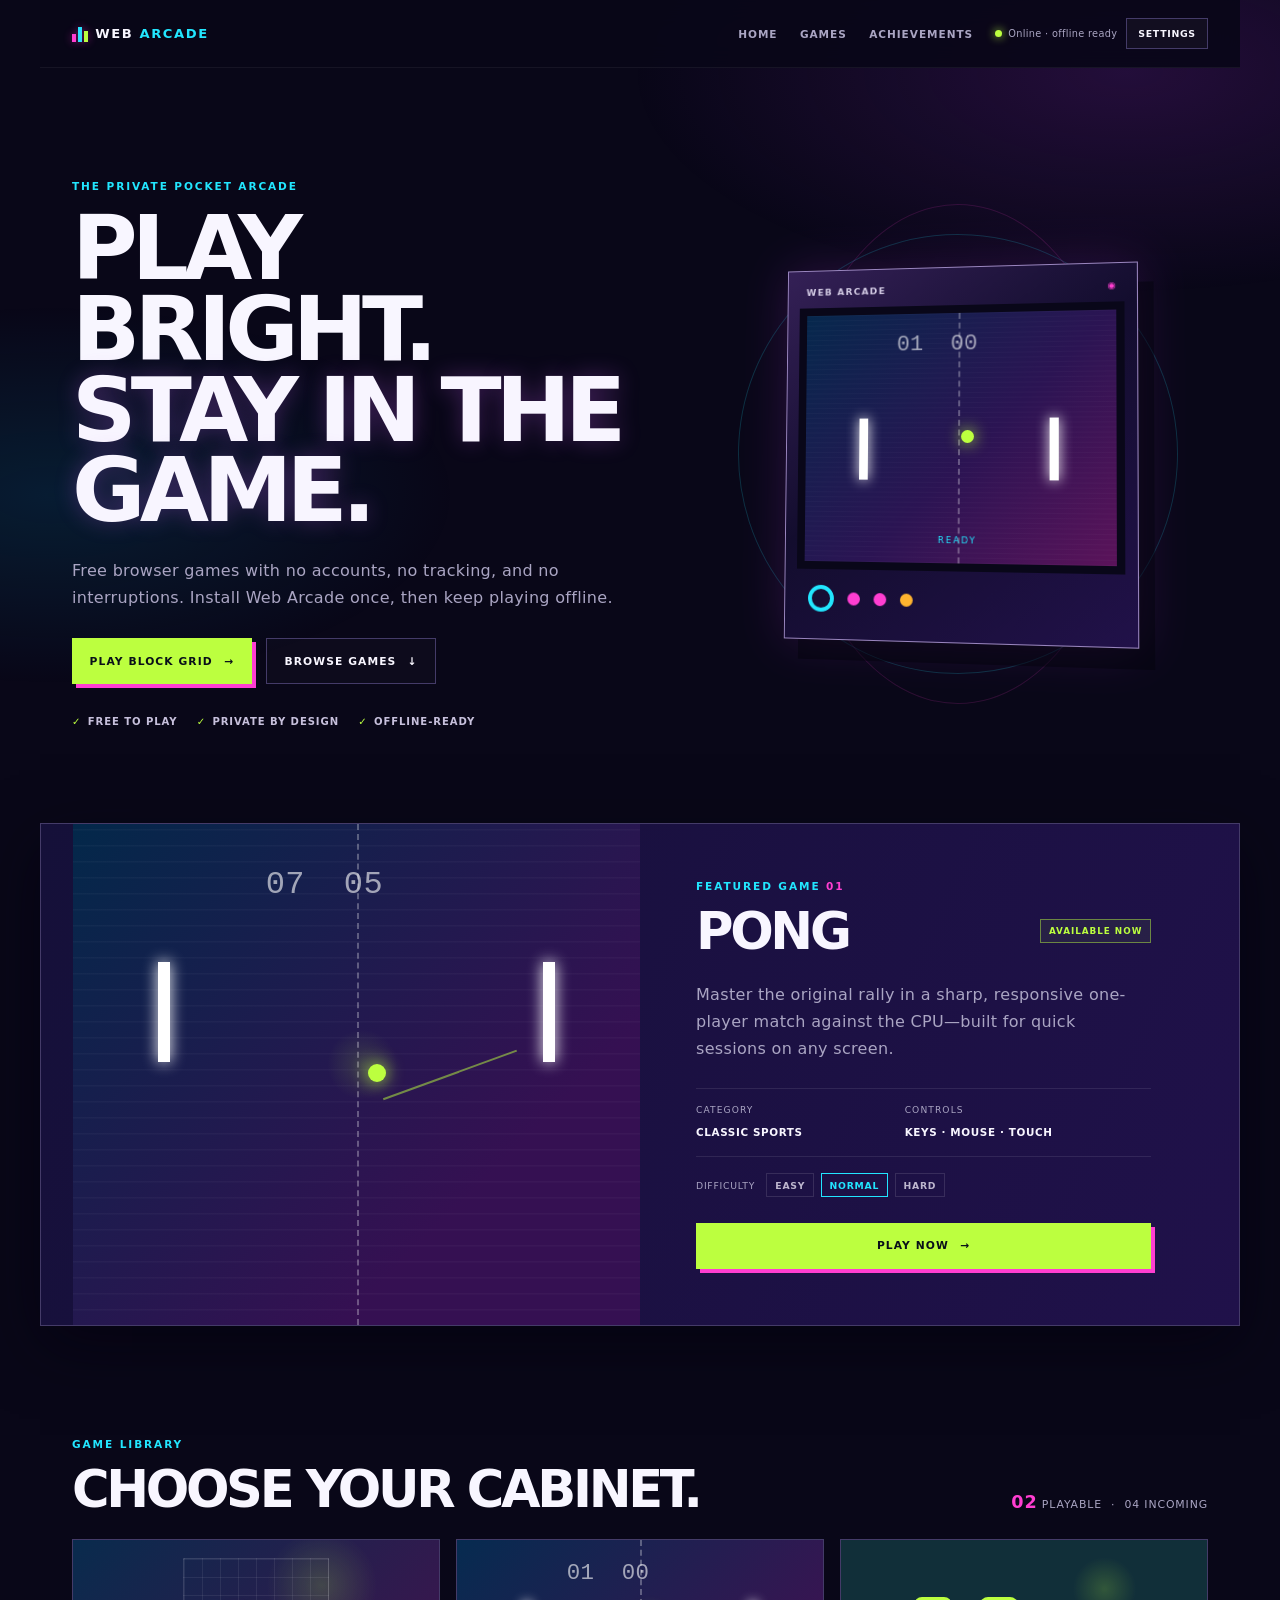
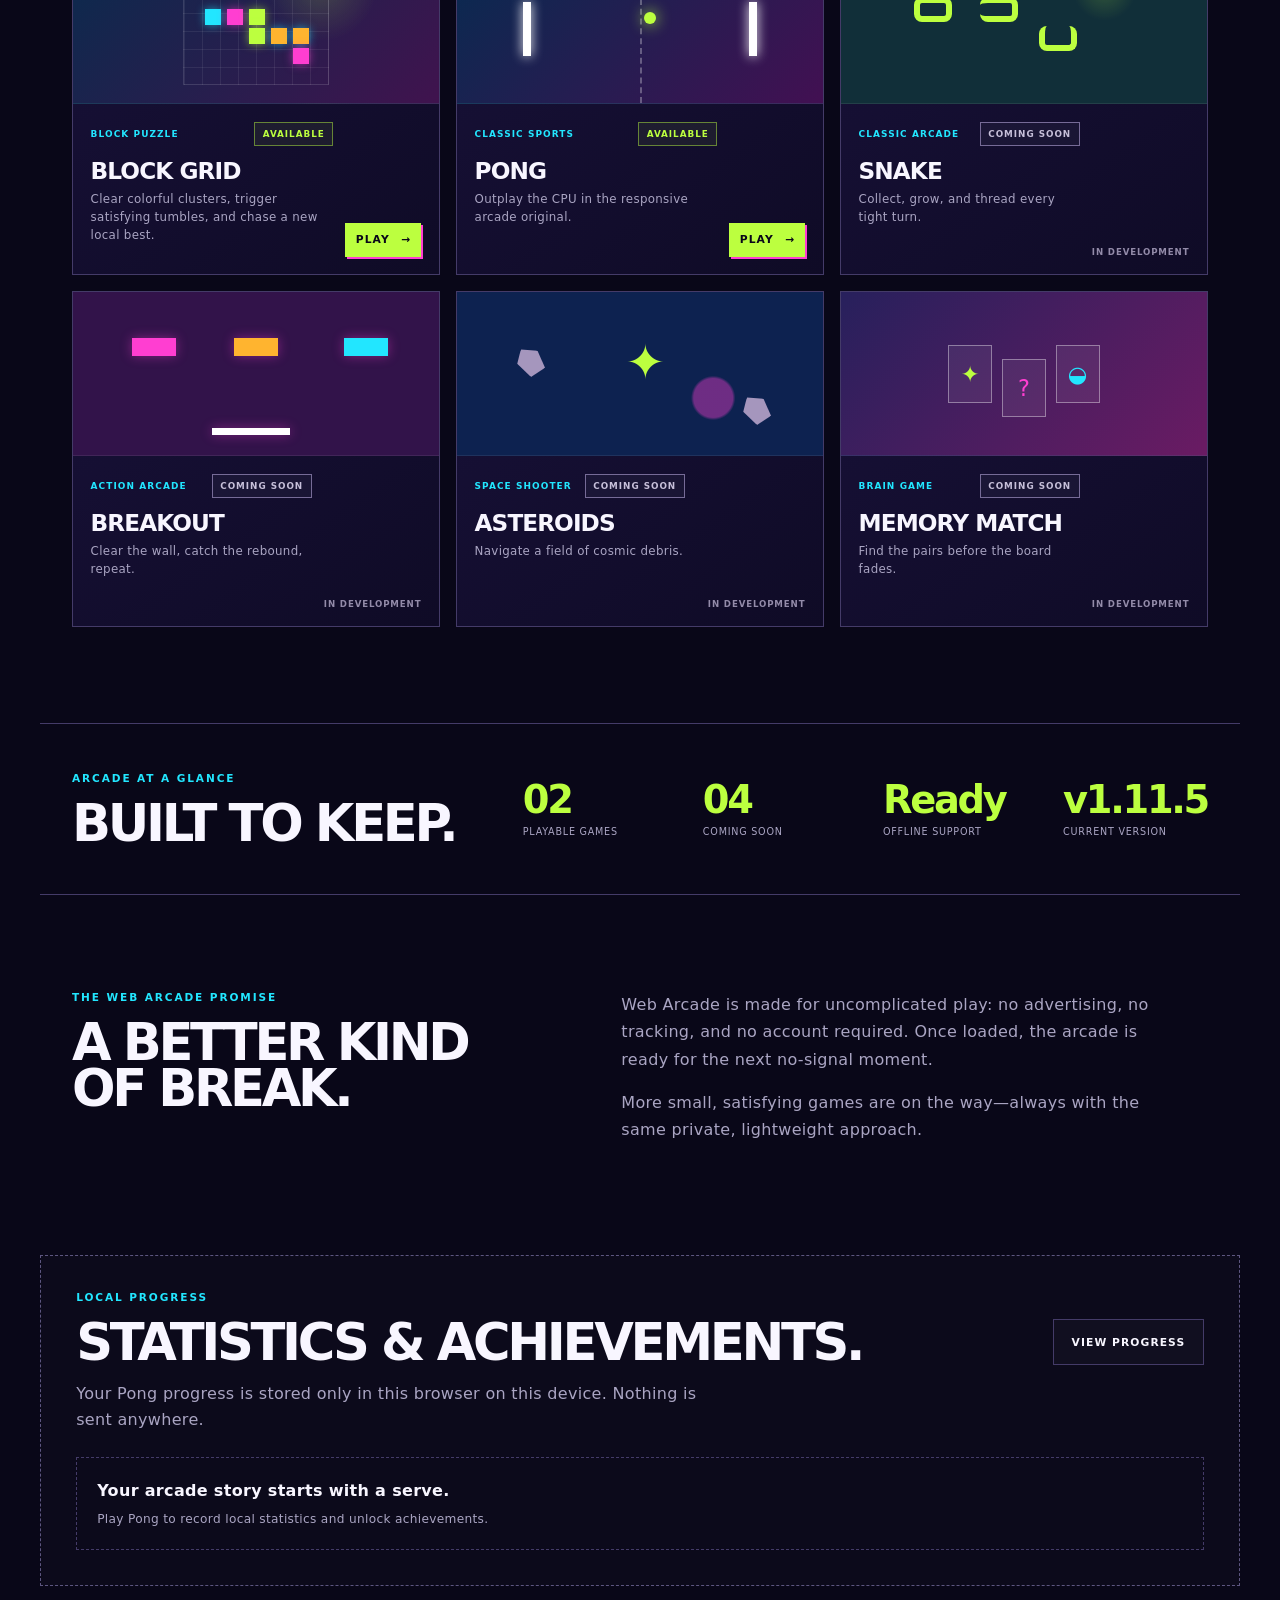
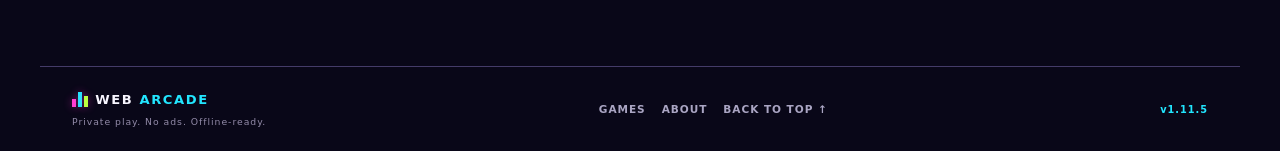
==== commit 1e814db4: "Rebuild Block Grid as cluster puzzle" ====
--- a/index.html
+++ b/index.html
@@ -24,7 +24,7 @@
     </section>
     <section class="games-section section-shell" id="games" aria-labelledby="games-title"><div class="section-heading reveal"><div><p class="eyebrow">GAME LIBRARY</p><h2 id="games-title">Choose your cabinet.</h2></div><p class="library-count"><strong>02</strong> playable <span>·</span> 04 incoming</p></div>
       <div class="game-grid">
-        <article class="game-card playable reveal"><div class="card-art block-grid-art" aria-hidden="true"><i></i><i></i><i></i><i></i><i></i><i></i><i></i></div><div class="card-content"><div><div class="card-topline"><p class="tag">BLOCK PUZZLE</p><span class="status available">Available</span></div><h3>Block Grid</h3><p>Place bright pieces, clear lines, and chase a new local best.</p></div><a class="play-link" href="games/block-grid/" aria-label="Play Block Grid">Play <span aria-hidden="true">→</span></a></div></article>
+        <article class="game-card playable reveal"><div class="card-art block-grid-art" aria-hidden="true"><i></i><i></i><i></i><i></i><i></i><i></i><i></i></div><div class="card-content"><div><div class="card-topline"><p class="tag">BLOCK PUZZLE</p><span class="status available">Available</span></div><h3>Block Grid</h3><p>Clear colorful clusters, trigger satisfying tumbles, and chase a new local best.</p></div><a class="play-link" href="games/block-grid/" aria-label="Play Block Grid">Play <span aria-hidden="true">→</span></a></div></article>
         <article class="game-card playable reveal"><div class="card-art pong-art" aria-hidden="true"><span class="paddle left"></span><span class="ball"></span><span class="paddle right"></span><span class="score">01&nbsp;&nbsp;00</span></div><div class="card-content"><div><div class="card-topline"><p class="tag">CLASSIC SPORTS</p><span class="status available">Available</span></div><h3>Pong</h3><p>Outplay the CPU in the responsive arcade original.</p></div><a class="play-link" href="games/pong/" aria-label="Play Pong">Play <span aria-hidden="true">→</span></a></div></article>
         <article class="game-card coming snake reveal" aria-label="Snake, coming soon"><div class="card-art snake-art" aria-hidden="true"><span></span><i></i><b></b></div><div class="card-content"><div><div class="card-topline"><p class="tag">CLASSIC ARCADE</p><span class="status soon">Coming soon</span></div><h3>Snake</h3><p>Collect, grow, and thread every tight turn.</p></div><span class="locked">In development</span></div></article>
         <article class="game-card coming breakout reveal" aria-label="Breakout, coming soon"><div class="card-art breakout-art" aria-hidden="true"><span></span><i></i><b></b><em></em></div><div class="card-content"><div><div class="card-topline"><p class="tag">ACTION ARCADE</p><span class="status soon">Coming soon</span></div><h3>Breakout</h3><p>Clear the wall, catch the rebound, repeat.</p></div><span class="locked">In development</span></div></article>
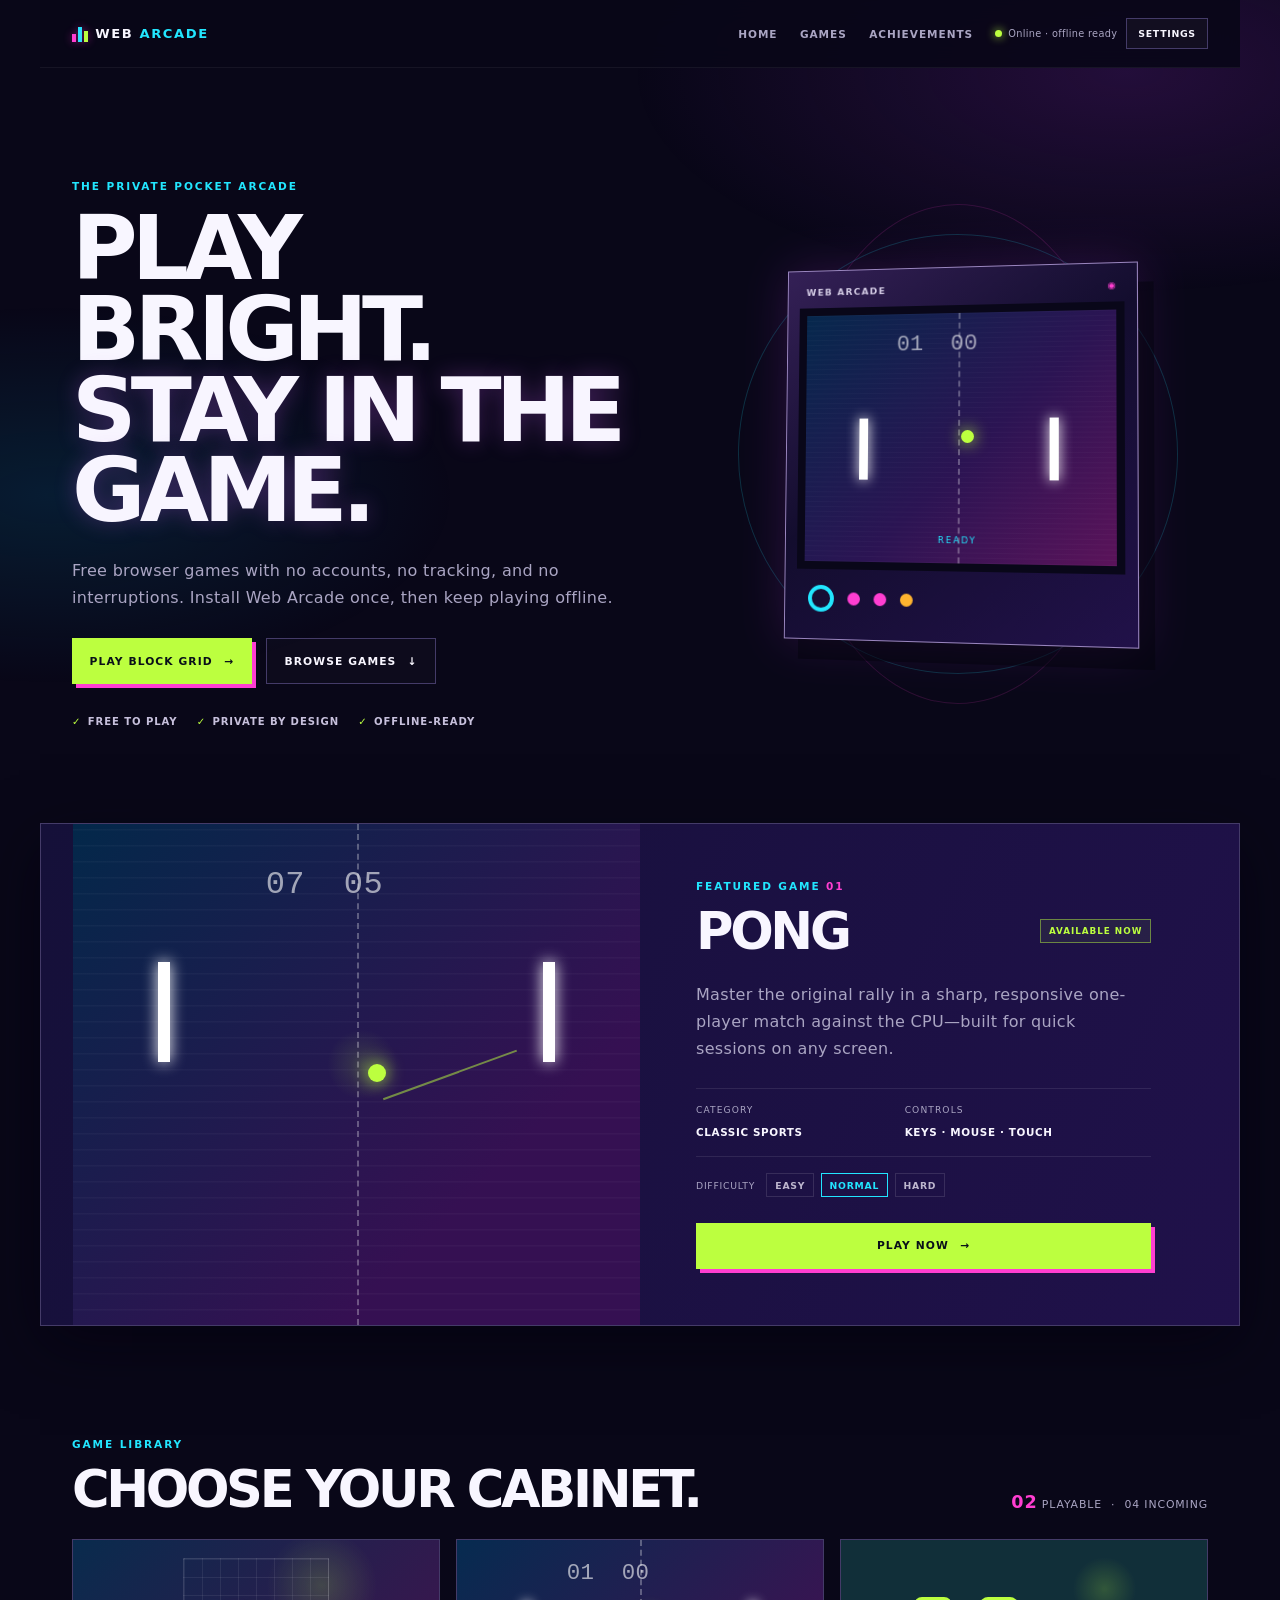
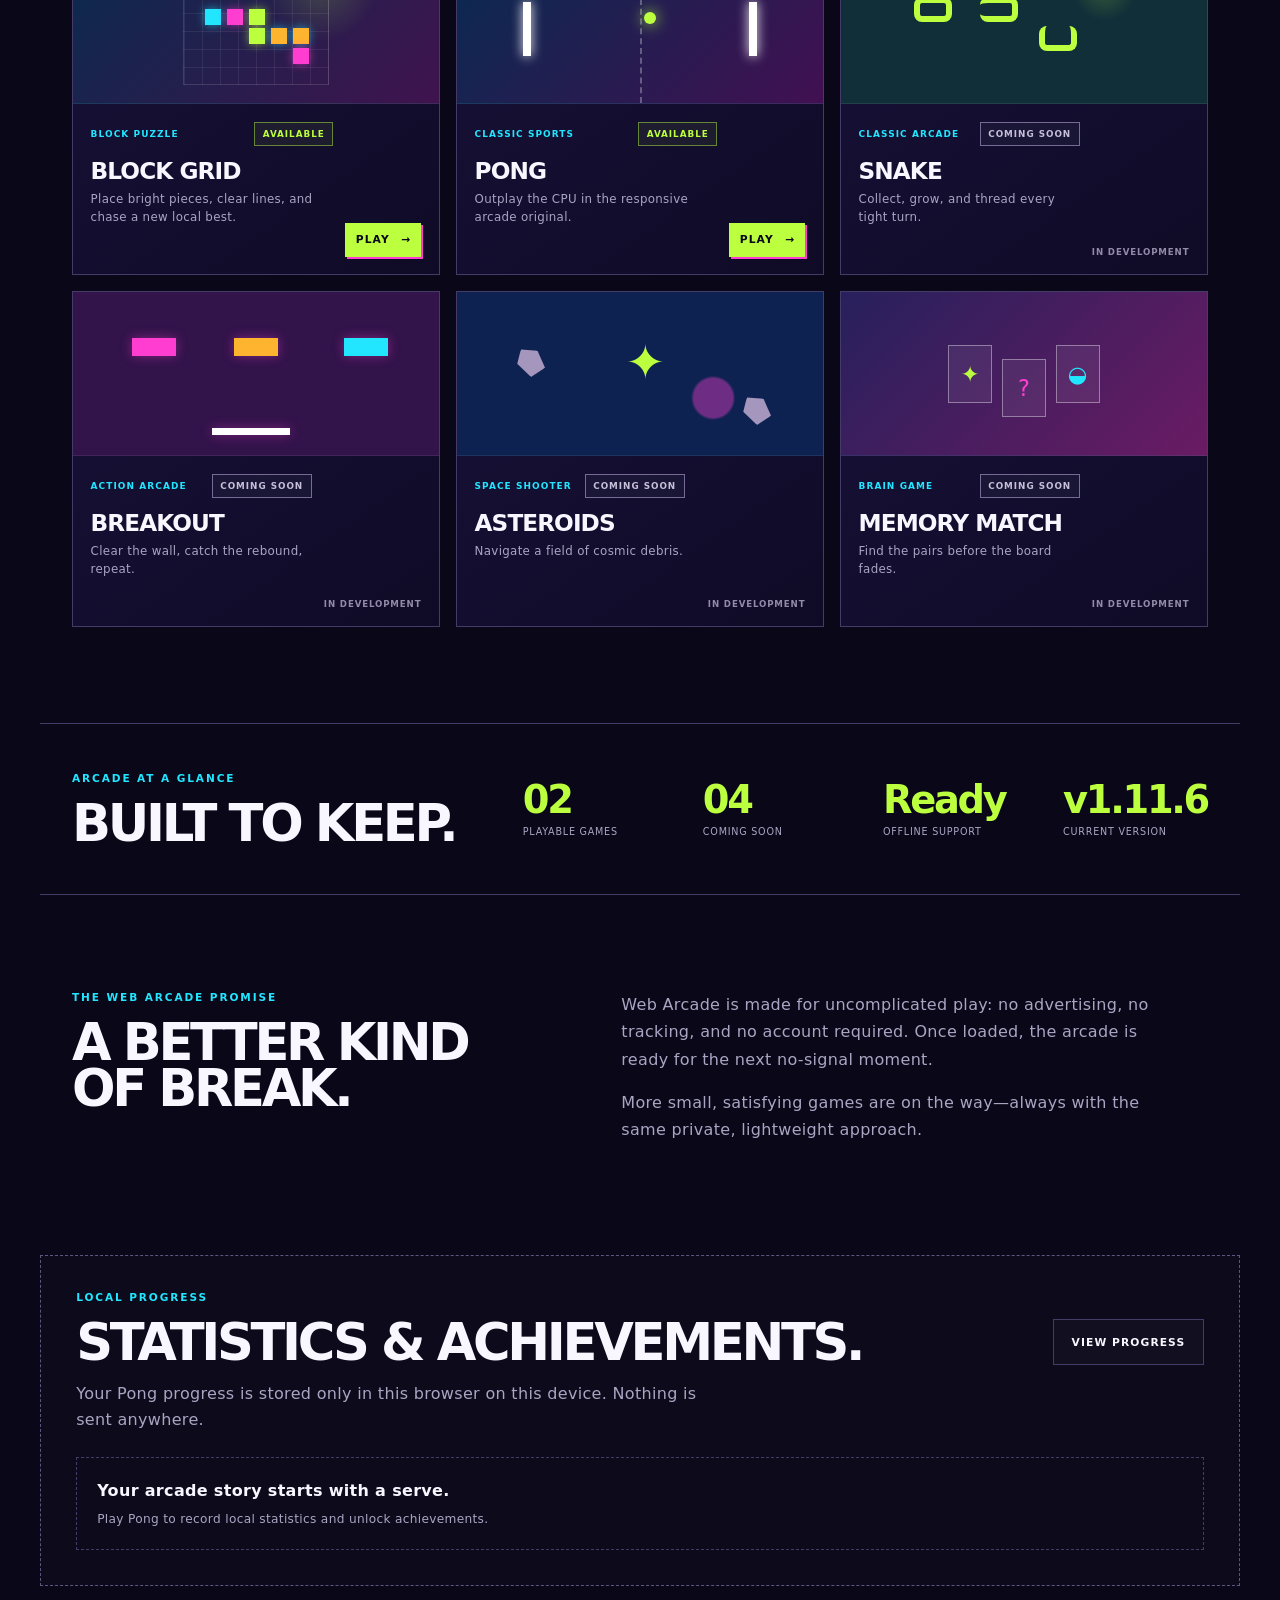
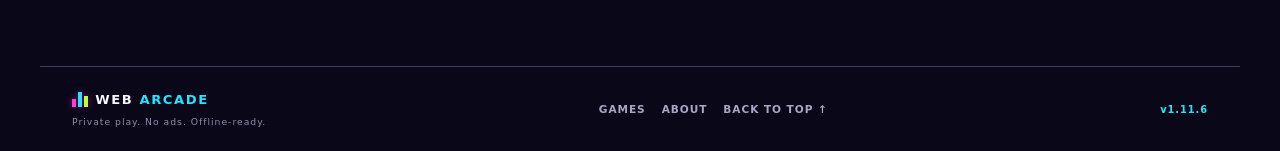
==== commit a5c0aaa7: "Restore Block Grid placement gameplay" ====
--- a/index.html
+++ b/index.html
@@ -24,7 +24,7 @@
     </section>
     <section class="games-section section-shell" id="games" aria-labelledby="games-title"><div class="section-heading reveal"><div><p class="eyebrow">GAME LIBRARY</p><h2 id="games-title">Choose your cabinet.</h2></div><p class="library-count"><strong>02</strong> playable <span>·</span> 04 incoming</p></div>
       <div class="game-grid">
-        <article class="game-card playable reveal"><div class="card-art block-grid-art" aria-hidden="true"><i></i><i></i><i></i><i></i><i></i><i></i><i></i></div><div class="card-content"><div><div class="card-topline"><p class="tag">BLOCK PUZZLE</p><span class="status available">Available</span></div><h3>Block Grid</h3><p>Clear colorful clusters, trigger satisfying tumbles, and chase a new local best.</p></div><a class="play-link" href="games/block-grid/" aria-label="Play Block Grid">Play <span aria-hidden="true">→</span></a></div></article>
+        <article class="game-card playable reveal"><div class="card-art block-grid-art" aria-hidden="true"><i></i><i></i><i></i><i></i><i></i><i></i><i></i></div><div class="card-content"><div><div class="card-topline"><p class="tag">BLOCK PUZZLE</p><span class="status available">Available</span></div><h3>Block Grid</h3><p>Place bright pieces, clear lines, and chase a new local best.</p></div><a class="play-link" href="games/block-grid/" aria-label="Play Block Grid">Play <span aria-hidden="true">→</span></a></div></article>
         <article class="game-card playable reveal"><div class="card-art pong-art" aria-hidden="true"><span class="paddle left"></span><span class="ball"></span><span class="paddle right"></span><span class="score">01&nbsp;&nbsp;00</span></div><div class="card-content"><div><div class="card-topline"><p class="tag">CLASSIC SPORTS</p><span class="status available">Available</span></div><h3>Pong</h3><p>Outplay the CPU in the responsive arcade original.</p></div><a class="play-link" href="games/pong/" aria-label="Play Pong">Play <span aria-hidden="true">→</span></a></div></article>
         <article class="game-card coming snake reveal" aria-label="Snake, coming soon"><div class="card-art snake-art" aria-hidden="true"><span></span><i></i><b></b></div><div class="card-content"><div><div class="card-topline"><p class="tag">CLASSIC ARCADE</p><span class="status soon">Coming soon</span></div><h3>Snake</h3><p>Collect, grow, and thread every tight turn.</p></div><span class="locked">In development</span></div></article>
         <article class="game-card coming breakout reveal" aria-label="Breakout, coming soon"><div class="card-art breakout-art" aria-hidden="true"><span></span><i></i><b></b><em></em></div><div class="card-content"><div><div class="card-topline"><p class="tag">ACTION ARCADE</p><span class="status soon">Coming soon</span></div><h3>Breakout</h3><p>Clear the wall, catch the rebound, repeat.</p></div><span class="locked">In development</span></div></article>
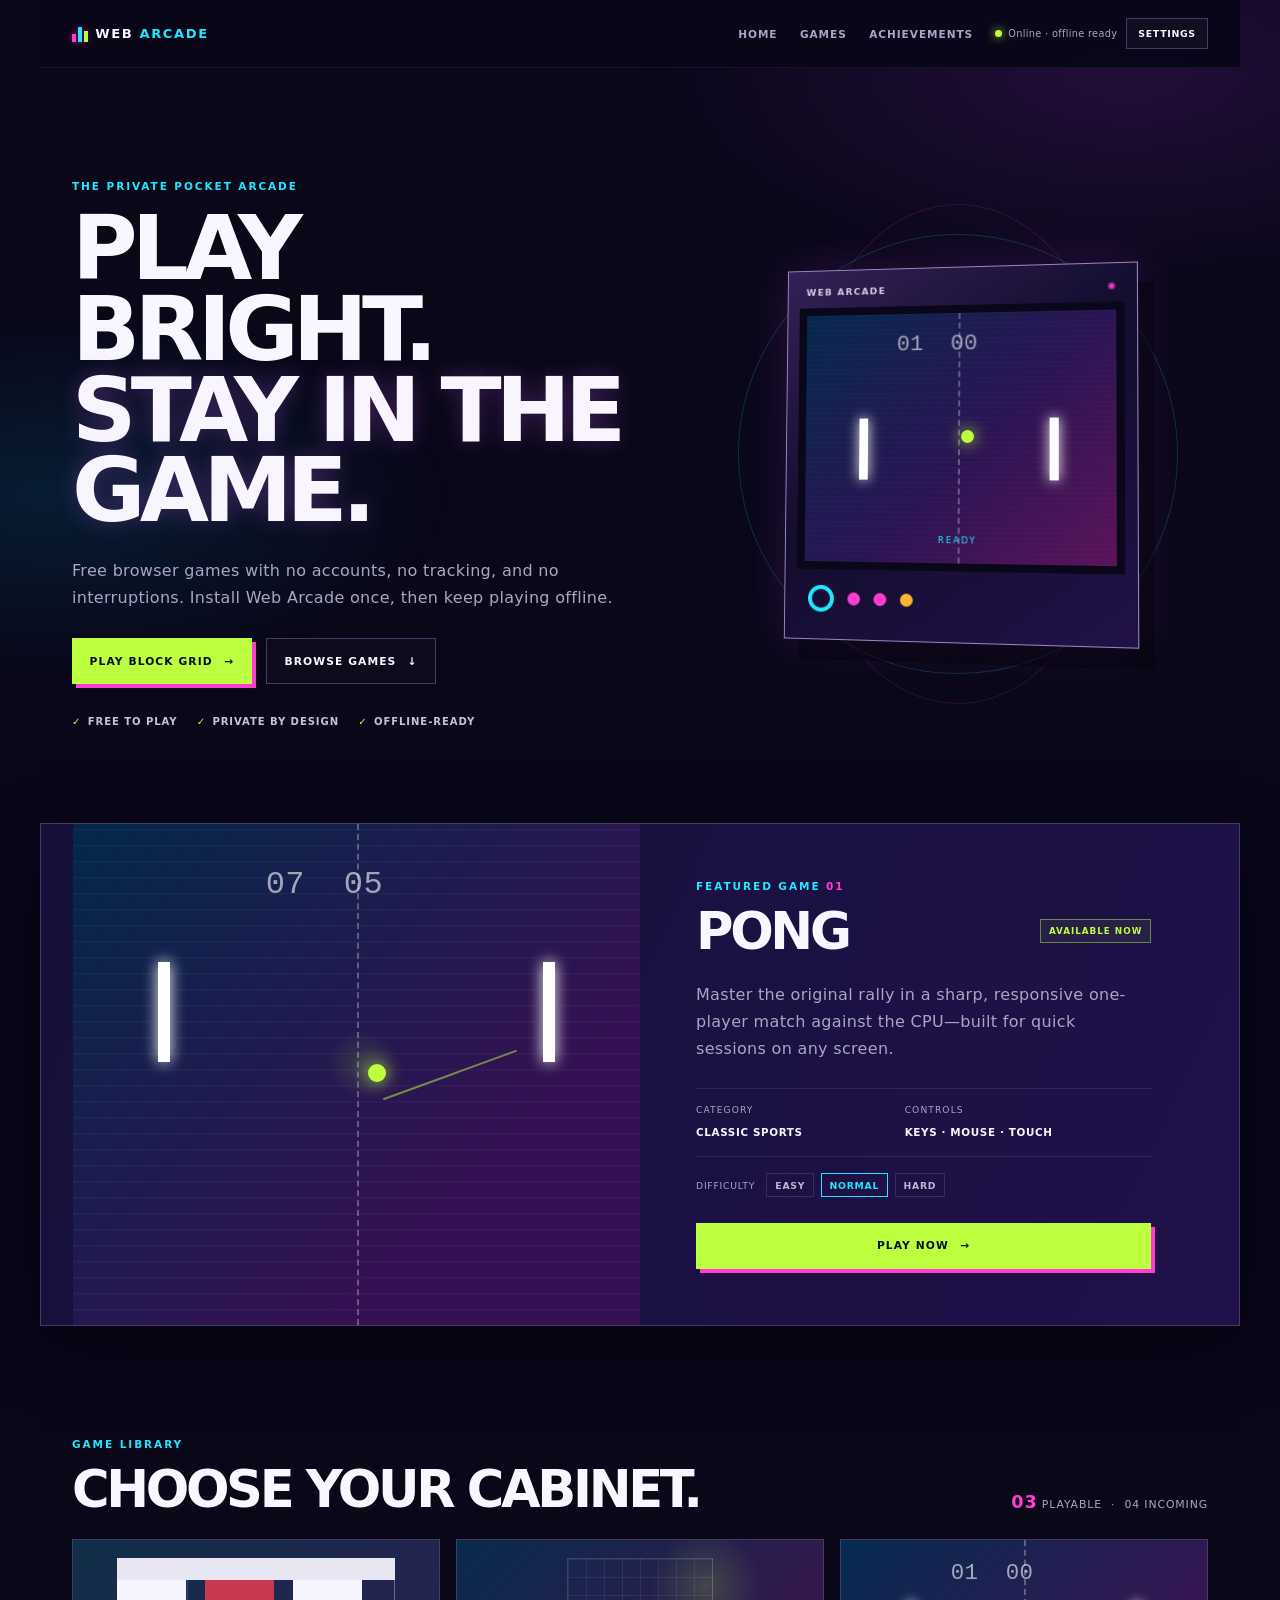
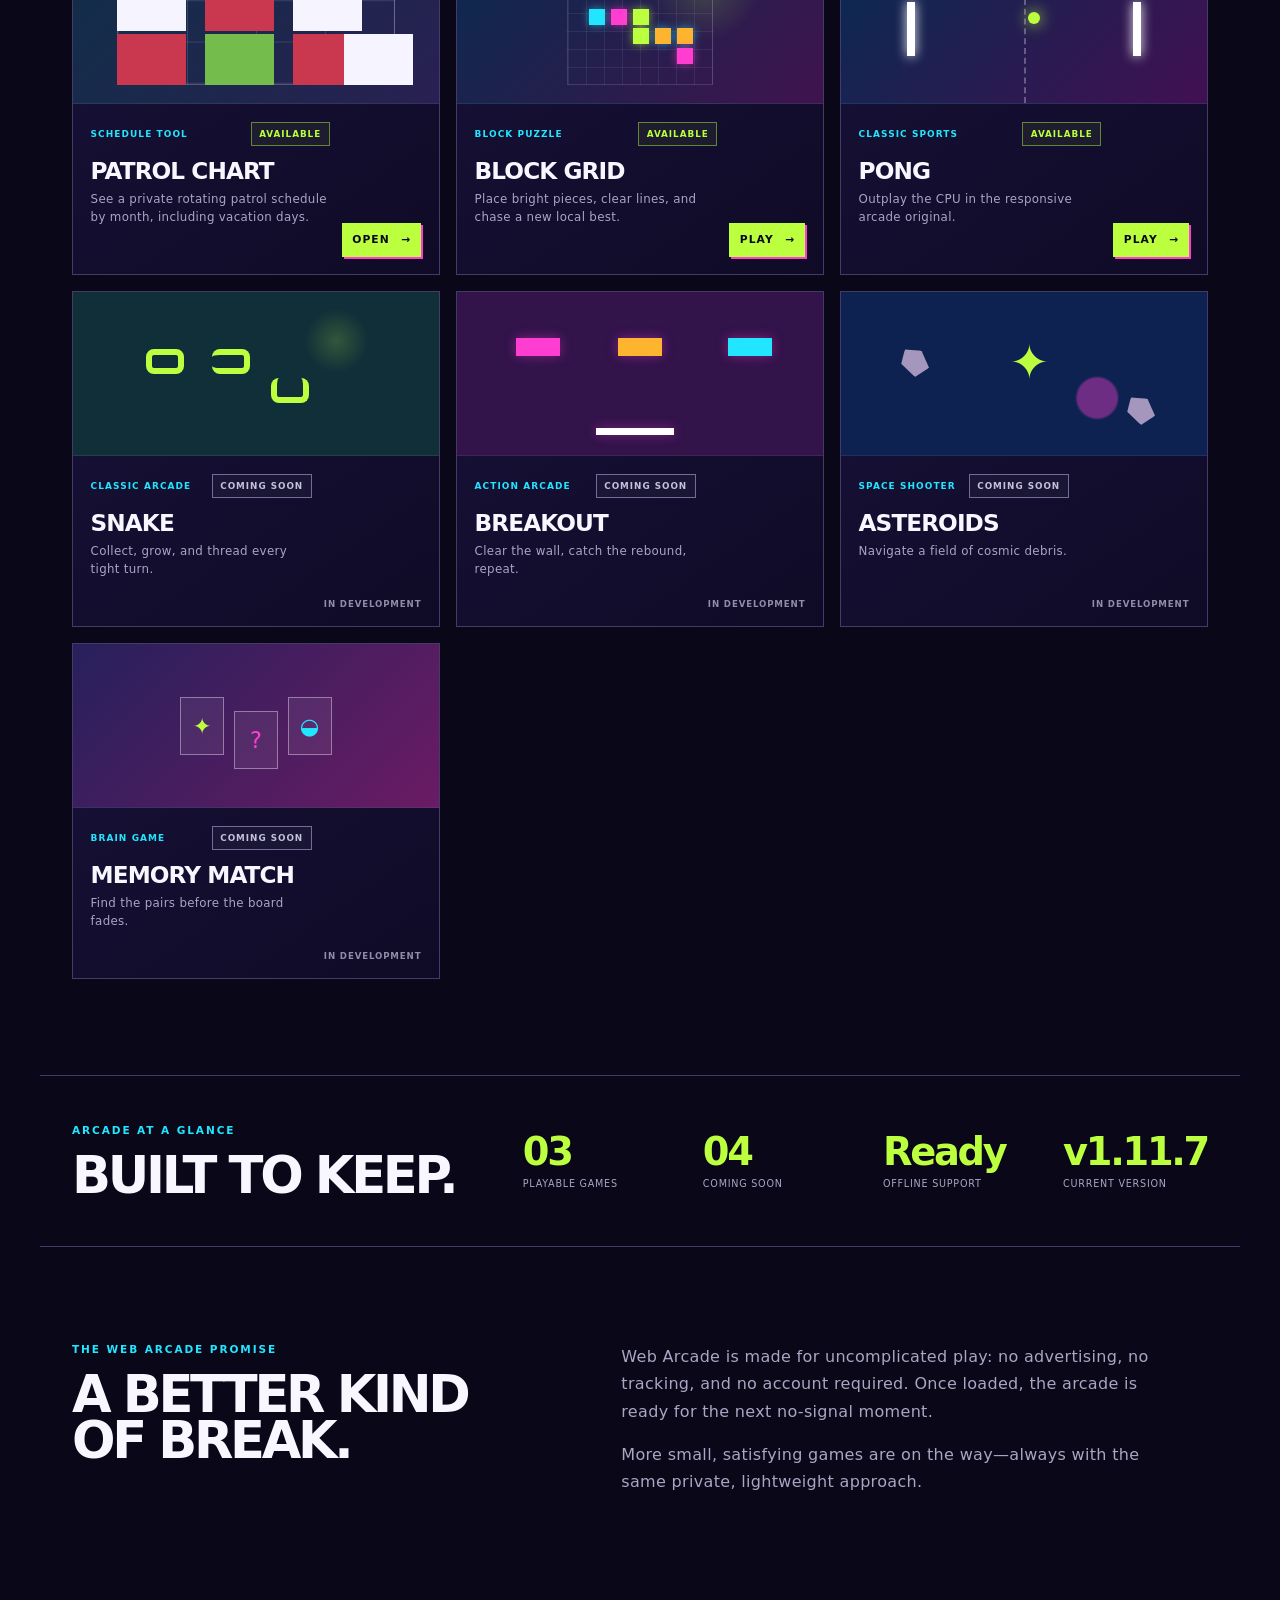
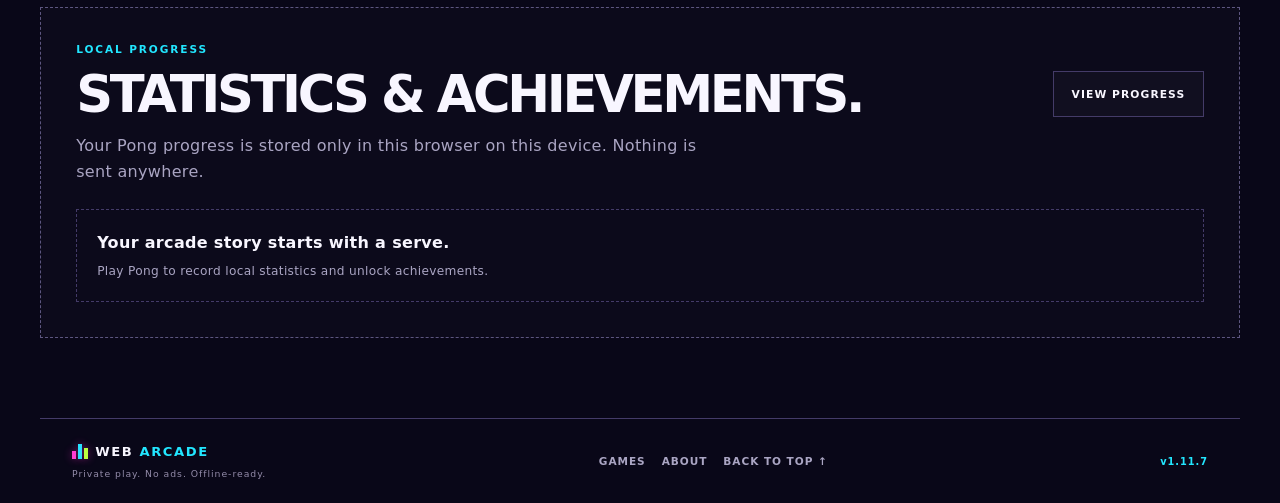
==== commit f20b316f: "Add Patrol Chart schedule calendar" ====
--- a/index.html
+++ b/index.html
@@ -22,8 +22,9 @@
       <div class="featured-art" aria-hidden="true"><span class="court-line"></span><span class="featured-paddle left"></span><span class="featured-ball"></span><span class="featured-paddle right"></span><span class="featured-score">07&nbsp;&nbsp;05</span><span class="speed-lines"></span></div>
       <div class="featured-content"><p class="eyebrow">FEATURED GAME <span>01</span></p><div class="featured-title"><h2 id="featured-title">Pong</h2><span class="status available">Available now</span></div><p>Master the original rally in a sharp, responsive one-player match against the CPU—built for quick sessions on any screen.</p><div class="feature-details"><div><small>Category</small><strong>Classic sports</strong></div><div><small>Controls</small><strong>Keys · mouse · touch</strong></div></div><div class="difficulty-row" aria-label="Pong difficulty options"><span>Difficulty</span><b>Easy</b><b class="selected">Normal</b><b>Hard</b></div><a class="primary-button" href="games/pong/">Play now <span aria-hidden="true">→</span></a></div>
     </section>
-    <section class="games-section section-shell" id="games" aria-labelledby="games-title"><div class="section-heading reveal"><div><p class="eyebrow">GAME LIBRARY</p><h2 id="games-title">Choose your cabinet.</h2></div><p class="library-count"><strong>02</strong> playable <span>·</span> 04 incoming</p></div>
+    <section class="games-section section-shell" id="games" aria-labelledby="games-title"><div class="section-heading reveal"><div><p class="eyebrow">GAME LIBRARY</p><h2 id="games-title">Choose your cabinet.</h2></div><p class="library-count"><strong>03</strong> playable <span>·</span> 04 incoming</p></div>
       <div class="game-grid">
+        <article class="game-card playable reveal"><div class="card-art patrol-chart-art" aria-hidden="true"><span></span><i></i><i></i><i></i><i></i><i></i><i></i><b></b></div><div class="card-content"><div><div class="card-topline"><p class="tag">SCHEDULE TOOL</p><span class="status available">Available</span></div><h3>Patrol Chart</h3><p>See a private rotating patrol schedule by month, including vacation days.</p></div><a class="play-link" href="games/patrol-chart/" aria-label="Open Patrol Chart">Open <span aria-hidden="true">→</span></a></div></article>
         <article class="game-card playable reveal"><div class="card-art block-grid-art" aria-hidden="true"><i></i><i></i><i></i><i></i><i></i><i></i><i></i></div><div class="card-content"><div><div class="card-topline"><p class="tag">BLOCK PUZZLE</p><span class="status available">Available</span></div><h3>Block Grid</h3><p>Place bright pieces, clear lines, and chase a new local best.</p></div><a class="play-link" href="games/block-grid/" aria-label="Play Block Grid">Play <span aria-hidden="true">→</span></a></div></article>
         <article class="game-card playable reveal"><div class="card-art pong-art" aria-hidden="true"><span class="paddle left"></span><span class="ball"></span><span class="paddle right"></span><span class="score">01&nbsp;&nbsp;00</span></div><div class="card-content"><div><div class="card-topline"><p class="tag">CLASSIC SPORTS</p><span class="status available">Available</span></div><h3>Pong</h3><p>Outplay the CPU in the responsive arcade original.</p></div><a class="play-link" href="games/pong/" aria-label="Play Pong">Play <span aria-hidden="true">→</span></a></div></article>
         <article class="game-card coming snake reveal" aria-label="Snake, coming soon"><div class="card-art snake-art" aria-hidden="true"><span></span><i></i><b></b></div><div class="card-content"><div><div class="card-topline"><p class="tag">CLASSIC ARCADE</p><span class="status soon">Coming soon</span></div><h3>Snake</h3><p>Collect, grow, and thread every tight turn.</p></div><span class="locked">In development</span></div></article>
@@ -32,10 +33,10 @@
         <article class="game-card coming memory reveal" aria-label="Memory Match, coming soon"><div class="card-art memory-art" aria-hidden="true"><span>✦</span><i>?</i><b>◒</b></div><div class="card-content"><div><div class="card-topline"><p class="tag">BRAIN GAME</p><span class="status soon">Coming soon</span></div><h3>Memory Match</h3><p>Find the pairs before the board fades.</p></div><span class="locked">In development</span></div></article>
       </div>
     </section>
-    <section class="stats section-shell reveal" aria-labelledby="stats-title"><div><p class="eyebrow">ARCADE AT A GLANCE</p><h2 id="stats-title">Built to keep.</h2></div><dl><div><dt>02</dt><dd>Playable games</dd></div><div><dt>04</dt><dd>Coming soon</dd></div><div><dt>Ready</dt><dd>Offline support</dd></div><div><dt data-version>v1.11.0</dt><dd>Current version</dd></div></dl></section>
+    <section class="stats section-shell reveal" aria-labelledby="stats-title"><div><p class="eyebrow">ARCADE AT A GLANCE</p><h2 id="stats-title">Built to keep.</h2></div><dl><div><dt>03</dt><dd>Playable games</dd></div><div><dt>04</dt><dd>Coming soon</dd></div><div><dt>Ready</dt><dd>Offline support</dd></div><div><dt data-version>v1.12.0</dt><dd>Current version</dd></div></dl></section>
     <section class="about section-shell reveal" id="about" aria-labelledby="about-title"><div><p class="eyebrow">THE WEB ARCADE PROMISE</p><h2 id="about-title">A better kind of break.</h2></div><div class="about-copy"><p>Web Arcade is made for uncomplicated play: no advertising, no tracking, and no account required. Once loaded, the arcade is ready for the next no-signal moment.</p><p>More small, satisfying games are on the way—always with the same private, lightweight approach.</p></div></section>
     <section class="achievements section-shell reveal" id="achievements" aria-labelledby="achievements-title"><div class="achievement-heading"><div><p class="eyebrow">LOCAL PROGRESS</p><h2 id="achievements-title">Statistics &amp; achievements.</h2></div><button class="secondary-button" type="button" data-achievements-open aria-haspopup="dialog">View progress</button></div><p class="achievement-intro">Your Pong progress is stored only in this browser on this device. Nothing is sent anywhere.</p><div id="achievement-preview" class="achievement-preview" aria-live="polite"></div></section>
   </main>
-  <footer class="site-footer"><div><a class="brand" href="#top" aria-label="Back to top"><span class="brand-mark" aria-hidden="true"><i></i><i></i><i></i></span><span>WEB <strong>ARCADE</strong></span></a><p>Private play. No ads. Offline-ready.</p></div><nav aria-label="Footer navigation"><a href="#games">Games</a><a href="#about">About</a><a href="#top">Back to top ↑</a></nav><span data-version>v1.11.0</span></footer>
+  <footer class="site-footer"><div><a class="brand" href="#top" aria-label="Back to top"><span class="brand-mark" aria-hidden="true"><i></i><i></i><i></i></span><span>WEB <strong>ARCADE</strong></span></a><p>Private play. No ads. Offline-ready.</p></div><nav aria-label="Footer navigation"><a href="#games">Games</a><a href="#about">About</a><a href="#top">Back to top ↑</a></nav><span data-version>v1.12.0</span></footer>
   <script src="shared/arcade.js"></script><script src="shared/stats.js"></script><script src="shared/achievements.js"></script><script src="app.js"></script>
 </body></html>
--- a/styles.css
+++ b/styles.css
@@ -2,3 +2,4 @@
 .achievement-heading{display:flex;align-items:end;justify-content:space-between;gap:1rem}.achievement-heading .secondary-button{border:1px solid var(--arcade-line);cursor:pointer}.achievement-intro{color:var(--arcade-muted);line-height:1.6;max-width:650px}.achievement-preview{margin-top:1.5rem}.summary-grid{display:grid;grid-template-columns:repeat(4,1fr);gap:.8rem}.summary-grid>div{padding:1rem;border:1px solid var(--arcade-line);background:#ffffff06}.summary-grid strong{display:block;color:var(--arcade-lime);font-size:1.25rem}.summary-grid span{display:block;margin-top:.35rem;color:var(--arcade-muted);font-size:.58rem;text-transform:uppercase;line-height:1.4;letter-spacing:.08em}.summary-grid.detailed{grid-template-columns:repeat(3,1fr)}.recent-unlocks{color:var(--arcade-muted);font-size:.72rem}.recent-unlocks strong{color:var(--arcade-text)}.achievement-empty{padding:1.25rem;border:1px dashed var(--arcade-line);color:var(--arcade-muted);line-height:1.6}.achievement-empty strong{color:var(--arcade-text)}.achievement-empty p{margin:.4rem 0 0;font-size:.76rem}.achievement-total{display:flex;justify-content:space-between;gap:1rem;margin:1.7rem 0 .8rem;font-size:.78rem;text-transform:uppercase;letter-spacing:.1em}.achievement-total span{color:var(--arcade-cyan)}.achievement-list{display:grid;grid-template-columns:repeat(2,1fr);gap:.7rem}.achievement-card{display:flex;gap:.8rem;padding:.85rem;border:1px solid var(--arcade-line);background:#ffffff05}.achievement-card.is-locked{opacity:.68}.achievement-icon{display:grid;place-items:center;flex:0 0 2rem;height:2rem;border:1px solid var(--arcade-cyan);color:var(--arcade-cyan);font-weight:900}.achievement-card.is-unlocked .achievement-icon{border-color:var(--arcade-lime);color:#091019;background:var(--arcade-lime)}.achievement-card h3{margin:0;font-size:.76rem;text-transform:uppercase}.achievement-card p{margin:.3rem 0;color:var(--arcade-muted);font-size:.66rem;line-height:1.45}.achievement-card small{color:var(--arcade-cyan);font-size:.58rem}.achievement-card progress{display:block;width:100%;height:.35rem;margin:.35rem 0;accent-color:var(--arcade-lime)}@media(max-width:650px){.achievement-heading{align-items:start;flex-direction:column}.summary-grid,.summary-grid.detailed,.achievement-list{grid-template-columns:1fr 1fr}.achievement-heading .secondary-button{width:100%}}@media(max-width:390px){.summary-grid,.summary-grid.detailed,.achievement-list{grid-template-columns:1fr}}
 @media(max-width:700px){.section-shell{padding-inline:max(1.1rem,env(safe-area-inset-left))}.hero{min-height:auto;padding-top:3rem;padding-bottom:3rem;gap:1.5rem;grid-template-columns:1fr}.hero-art{min-height:300px;order:-1}.hero-cabinet{transform:none}.orbit-one{width:300px;height:300px}.orbit-two{width:240px;height:340px}.featured{grid-template-columns:1fr}.featured-art{min-height:250px}.featured-content{padding:2rem 1.25rem}.game-grid{grid-template-columns:1fr}.achievement-heading{align-items:flex-start;gap:1rem;flex-direction:column}.achievement-heading .secondary-button{width:100%}}@media(max-width:360px){.hero h1{font-size:3rem}.hero-actions>*{width:100%}.hero-promises{gap:.65rem}.featured-title{align-items:flex-start;flex-direction:column}}
 .block-grid-art{background:radial-gradient(circle at 68% 28%,#bcff3f2e,transparent 20%),linear-gradient(135deg,#092b4d,#40134e)}.block-grid-art:before{content:"";position:absolute;inset:18px 30%;background:linear-gradient(90deg,#ffffff12 1px,transparent 1px),linear-gradient(#ffffff12 1px,transparent 1px);background-size:18px 18px;border:1px solid #ffffff22}.block-grid-art i{position:absolute;width:16px;height:16px;background:var(--arcade-cyan);box-shadow:0 0 10px #22e6ff99}.block-grid-art i:nth-child(1){left:36%;top:42%}.block-grid-art i:nth-child(2){left:42%;top:42%;background:var(--arcade-pink);box-shadow:0 0 10px #ff3ed199}.block-grid-art i:nth-child(3){left:48%;top:42%;background:var(--arcade-lime);box-shadow:0 0 10px #bcff3f99}.block-grid-art i:nth-child(4){left:48%;top:54%;background:var(--arcade-lime);box-shadow:0 0 10px #bcff3f99}.block-grid-art i:nth-child(5){left:54%;top:54%;background:var(--arcade-orange)}.block-grid-art i:nth-child(6){left:60%;top:54%;background:var(--arcade-orange)}.block-grid-art i:nth-child(7){left:60%;top:66%;background:var(--arcade-pink);box-shadow:0 0 10px #ff3ed199}
+.patrol-chart-art{background:linear-gradient(135deg,#102f48,#292052)}.patrol-chart-art:before{content:"";position:absolute;inset:18px 12%;background:linear-gradient(90deg,#ffffff20 1px,transparent 1px),linear-gradient(#ffffff20 1px,transparent 1px);background-size:25% 33%;border:1px solid #ffffff38}.patrol-chart-art span{position:absolute;z-index:1;left:12%;right:12%;top:18px;height:22px;background:#e9e6f4}.patrol-chart-art i,.patrol-chart-art b{position:absolute;z-index:1;width:19%;height:31%;background:#f6f5ff}.patrol-chart-art i:nth-of-type(1){left:12%;top:40px}.patrol-chart-art i:nth-of-type(2){left:36%;top:40px;background:#c9384f}.patrol-chart-art i:nth-of-type(3){left:60%;top:40px;background:#f6f5ff}.patrol-chart-art i:nth-of-type(4){left:12%;top:94px;background:#c9384f}.patrol-chart-art i:nth-of-type(5){left:36%;top:94px;background:#74bd4c}.patrol-chart-art i:nth-of-type(6){left:60%;top:94px;background:#c9384f}.patrol-chart-art b{left:74%;top:94px;background:#f6f5ff}
